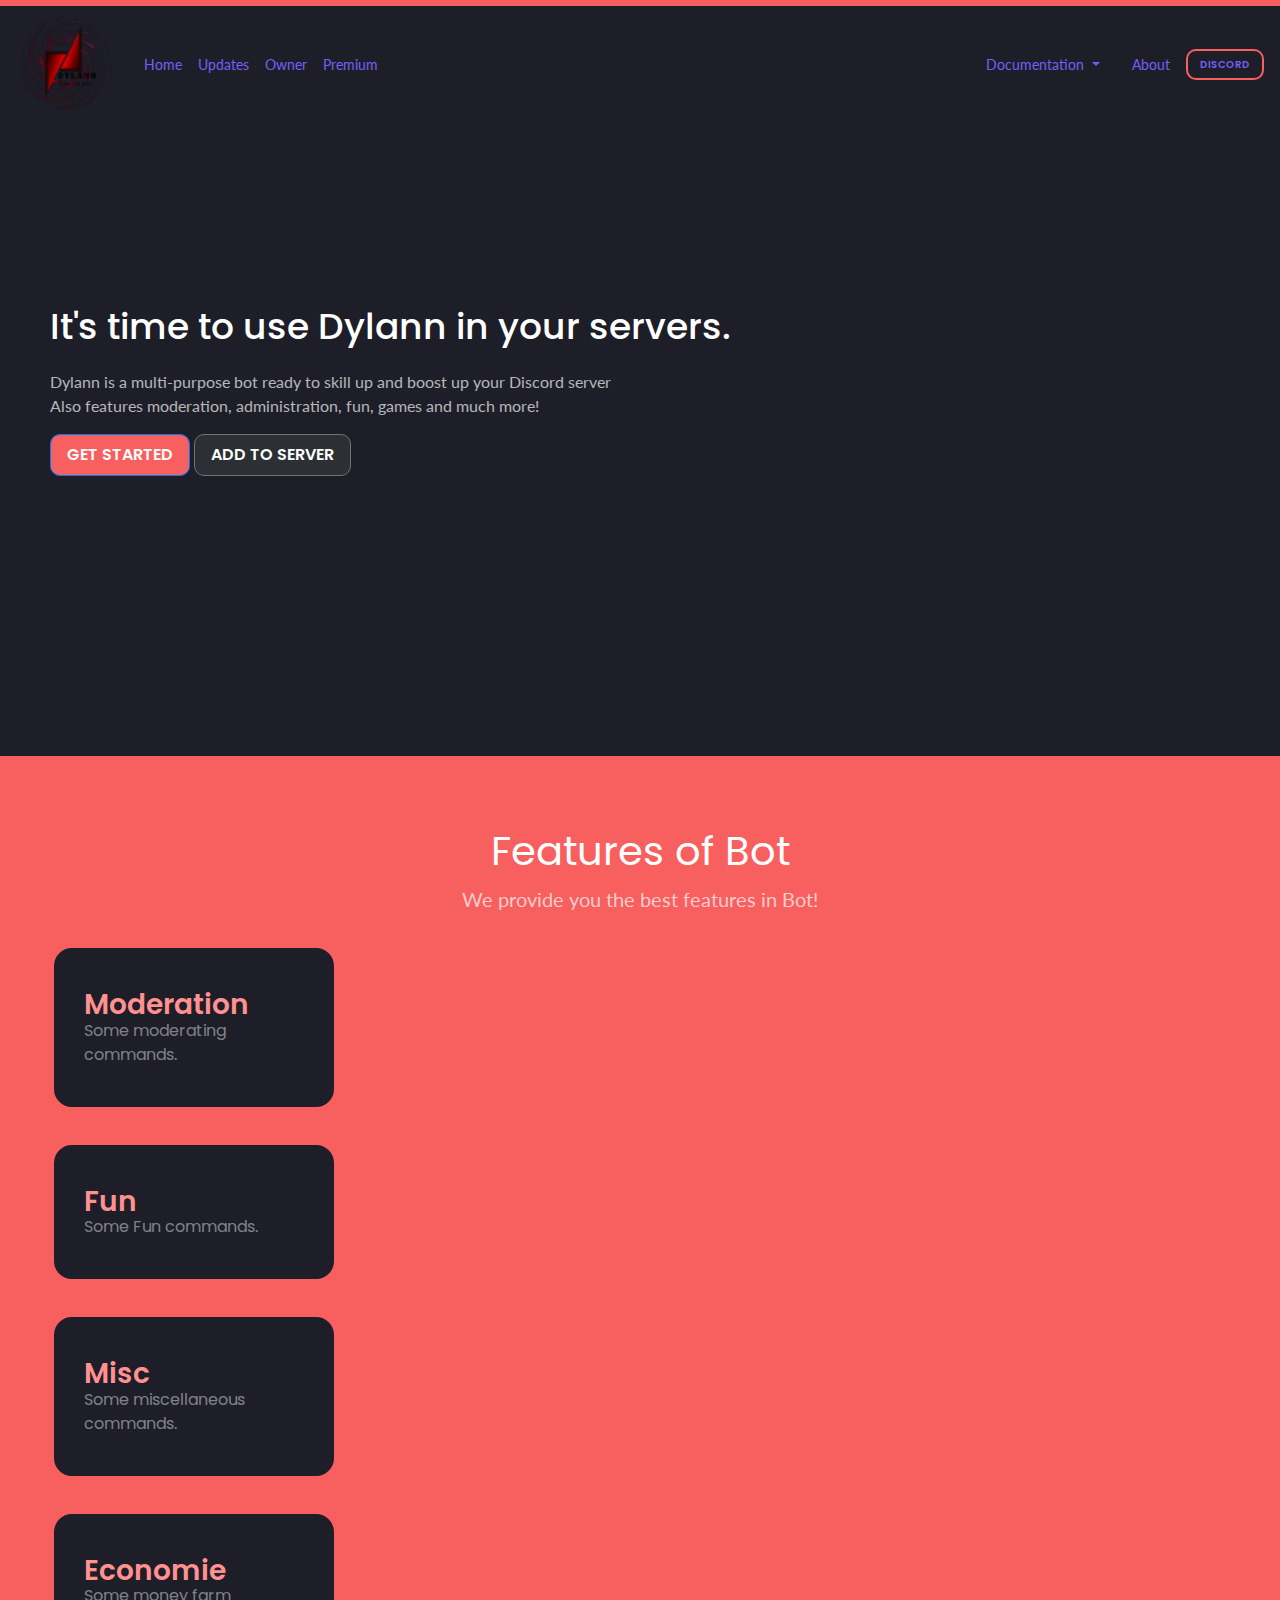
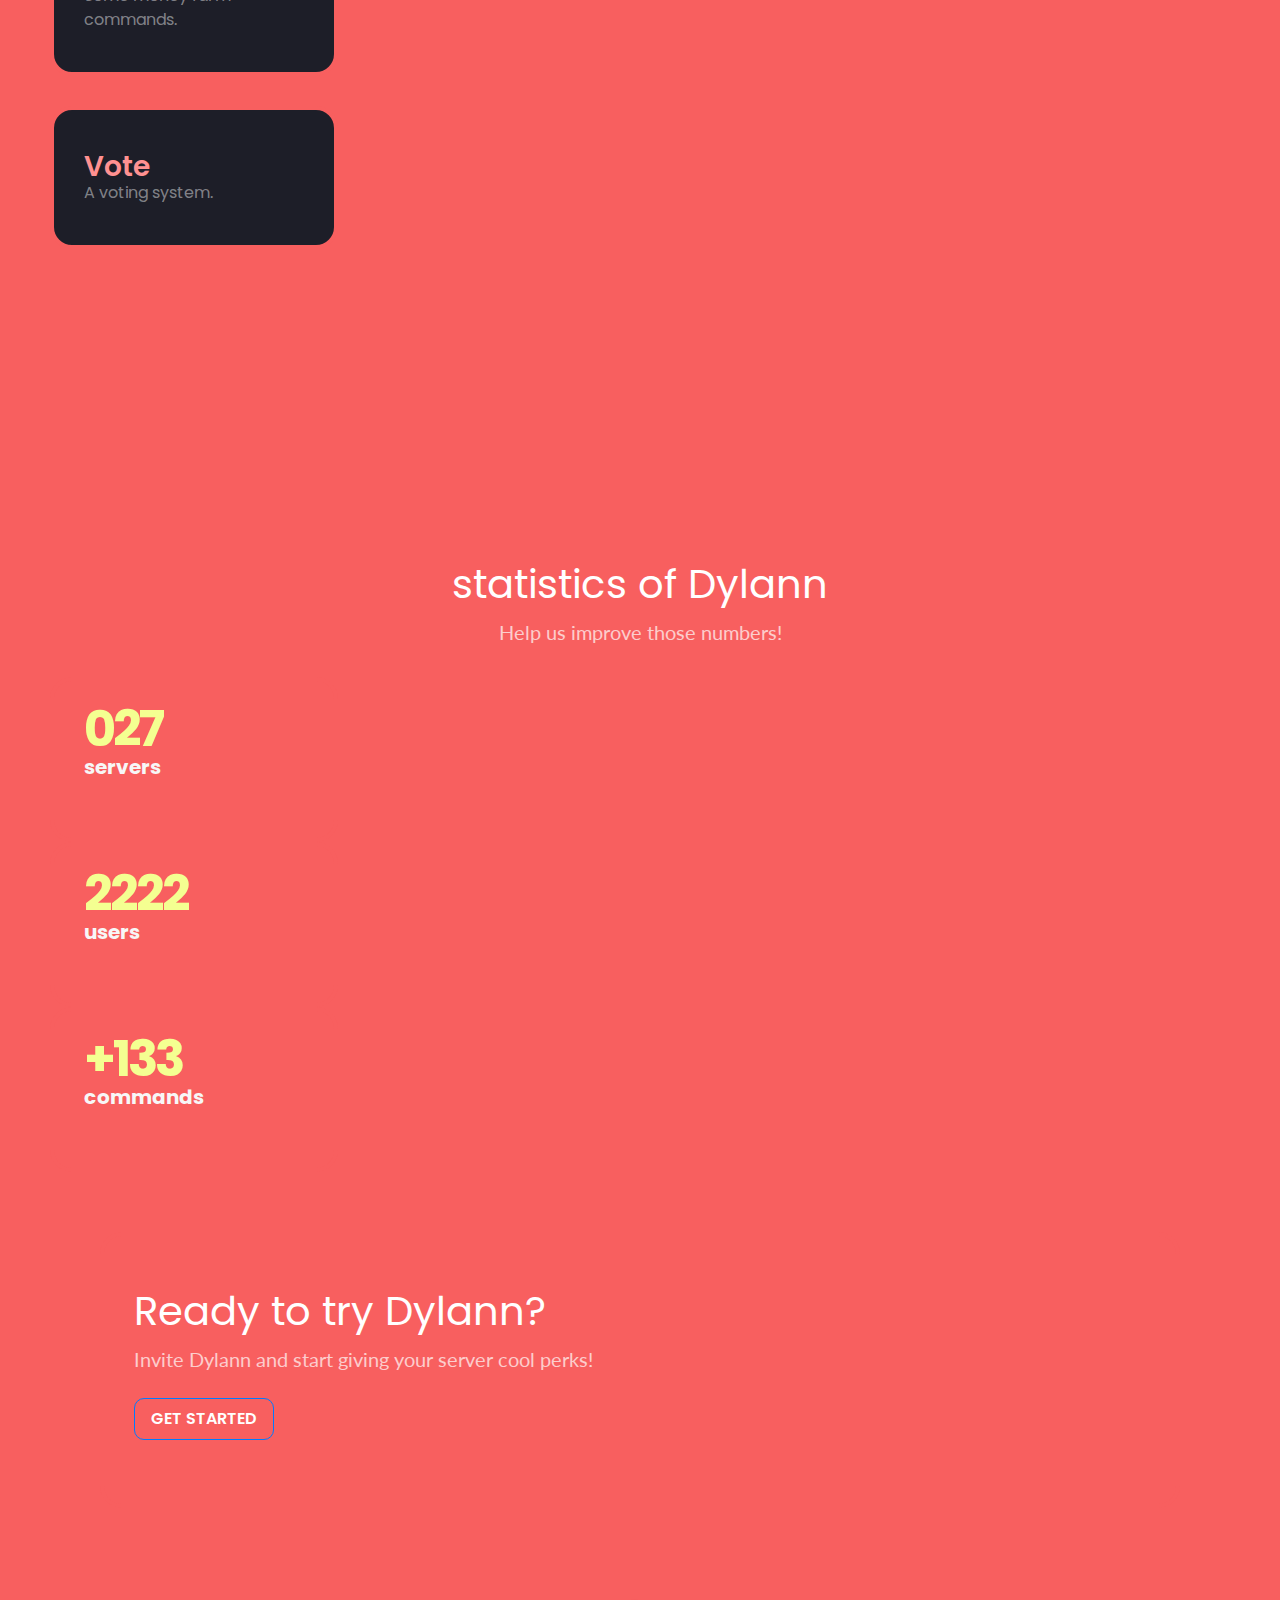
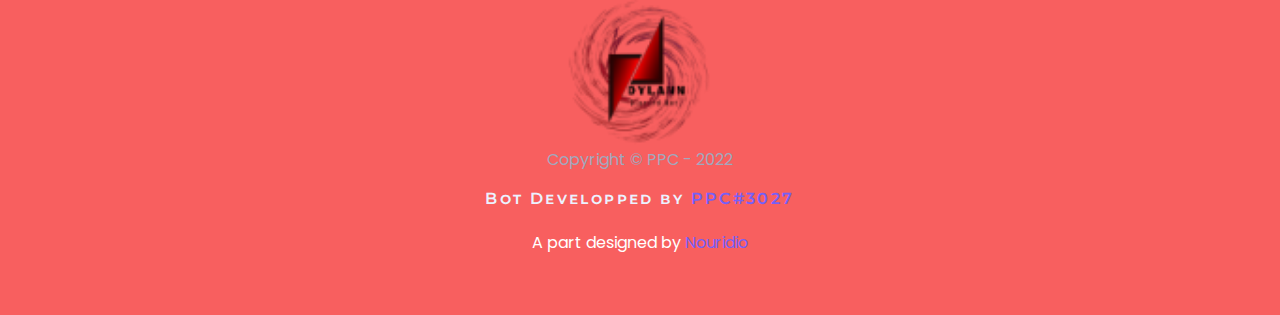
==== index.html @ d0db4eac "Update index.html" ====
<!DOCTYPE html>
<html>
<head>
	<meta charset="utf-8">
	<meta http-equiv="X-UA-Compatible" content="IE=edge">
	<meta name="viewport" content="width=device-width, initial-scale=1">
	<meta name="description" content="Dylann est un bot discord multi-fonction qui est là pour booster, organiser et amusé vos serveures.">
	<meta name="title" content="Dylannou">
	<meta name="theme-color" content="#FF0">
    <meta name="og:image" content="https://raw.githubusercontent.com/ppc409/ppc409/BotLogo.png">
	<meta http-equiv="refresh" content="12">
	<title>SpacioDev - Dylann</title>
    <link rel="stylesheet" href="bootstrap.min.css">
    <link rel="stylesheet" href="main.css">
    <link rel="stylesheet" href="now-ui-kit.css">
    <link href="https://fonts.googleapis.com/css?family=Poppins:300,400,600,700,800,900&display=swap" rel="stylesheet">
    <link href="https://fonts.googleapis.com/css?family=Montserrat:400,600,700,800,900&display=swap" rel="stylesheet">
    <link href="https://fonts.googleapis.com/css?family=Lato:300,400,600,700,800,900&display=swap" rel="stylesheet">
    <link rel="shortcut icon" href="BotLogo.png" type="image/x-icon">
</head>
<body>
<nav class="navbar navbar-expand-lg bg-transparent">
    <button class="navbar-toggler" type="button" data-toggle="collapse" data-target="#navbarSupportedContent" aria-controls="navbarSupportedContent" aria-expanded="false" aria-label="Toggle navigation">
        <img alt="menuIcon" src="menuIcon.svg" width="20px" height="20px" style="max-width: none !important;">
    </button>
    <img alt="logo" src="BotLogo.png" width="100" height="100">
    <div class="collapse navbar-collapse" id="navbarSupportedContent" style="margin-left: 20px !important">
        <ul class="navbar-nav mr-auto">
            <li class="nav-item active">
                <a class="nav-link" href="index.html">Home <span class="sr-only"></span></a>
            </li>
            <li class="nav-item">
                <a class="nav-link" href="updates.html">Updates</a>
            </li>
            <li class="nav-item">
                <a class="nav-link" href="owner.html">Owner</a>
            </li>
            <li class="nav-item">
                <a class="nav-link" href="premium.html">Premium</a>
            </li>
        </ul>
        <div class="nav-item dropdown">
            <a class="nav-link dropdown-toggle" href="#" id="navbarDropdown" role="button" data-toggle="dropdown" aria-haspopup="true" aria-expanded="false">
                Documentation
            </a>
            <div class="dropdown-menu" aria-labelledby="navbarDropdown">
                <a class="dropdown-item" href="commands.html">Commands</a>
                <a class="dropdown-item" href="commands.html">Tutorials</a>
                <div class="dropdown-divider"></div>
                <a class="dropdown-item" href="server-settings.html">Server settings</a>
            </div>
        </div>
        <div class="nav-item">
            <a class="nav-link" href="about.html">About</a>
        </div>
        <button class="btn login-btn btn-outline-accent my-2 my-sm-0" style="font-size: 10px !important;font-family: poppins !important;"><a href="http://dsc.gg/poketeam" target="_blank" rel="noopener noreferrer">Discord</a></button>
    </div>
</nav>
<div class="heading">
    <h1 class="display-5 title">It's time to use Dylann in your servers.</h1>
    <p class="subtitle">Dylann is a multi-purpose bot ready to skill up and boost up your Discord server<br />Also features moderation, administration, fun, games and much more!</p>
    <a class="btn btn-primary btn-lg" href="https://dsc.gg/poketeam" target="_blank" role="button">Get started</a>
    <a class="btn btn-secondary btn-lg" href="https://dsc.gg/dylann" target="_blank" role="button">Add to server</a>
    <br /><br /><br /><br /><br /><br />
</div>
<div class="features">
    <div class="title">Features of Bot</div>
    <div class="subtitle">We provide you the best features in Bot!</div>
    <div class="cards">
        <div class="card" style="width: 18rem;">
        <div class="card-body">
            <h5 class="card-title">Moderation</h5>
            <p class="card-text">Some moderating commands.</p>
        </div>
    </div>
</div>
<div class="cards">
    <div class="card" style="width: 18rem;">
    <div class="card-body">
        <h5 class="card-title">Fun</h5>
        <p class="card-text">Some Fun commands.</p>
    </div>
</div>
</div>
<div class="cards">
    <div class="card" style="width: 18rem;">
    <div class="card-body">
        <h5 class="card-title">Misc</h5>
        <p class="card-text">Some miscellaneous commands.</p>
    </div>
</div>
</div>
<div class="cards">
    <div class="card" style="width: 18rem;">
    <div class="card-body">
        <h5 class="card-title">Economie</h5>
        <p class="card-text">Some money farm commands.</p>
    </div>
</div>
</div>
<div class="cards">
    <div class="card" style="width: 18rem;">
    <div class="card-body">
        <h5 class="card-title">Vote</h5>
        <p class="card-text">A voting system.</p>
    </div>
</div>
</div>

<div class="statistics">
    <div class="title">statistics of Dylann</div>
    <div class="subtitle">Help us improve those numbers!</div>
    <div class="cards">
        <div class="card statistic" style="width: 18rem;">
            <div class="card-body">
                <p class="card-title2" style="font-size: 50px !important;line-height: 15px !important;letter-spacing: -0.06em !important;font-weight: bold !important;">027</h1>
                <p style="font-weight: bold !important;font-size: 20px !important;">servers</p>
            </div>
        </div>
        <div class="card statistic" style="width: 18rem;">
            <div class="card-body">
                <p class="card-title2" style="font-size: 50px !important;line-height: 15px !important;letter-spacing: -0.06em !important;font-weight: bold !important;">2222</h1>
                <p style="font-weight: bold !important;font-size: 20px !important;">users</p>
            </div>
        </div>
        <div class="card statistic" style="width: 18rem;">
            <div class="card-body">
                <p class="card-title2" style="font-size: 50px !important;line-height: 15px !important;letter-spacing: -0.06em !important;font-weight: bold !important;">+133</h1>
                <p style="font-weight: bold !important;font-size: 20px !important;">commands</p>
            </div>
        </div>
    </div>
</div>
<div class="page_end">
    <div class="start">
        <div class="card">
            <div class="card-body gs-card">
                <div class="title">Ready to try Dylann?</div>
                <div class="subtitle">Invite Dylann and start giving your server cool perks!</div>
                <br />
                <a class="btn btn-primary btn-lg" href="https://dsc.gg/poketeam" role="button">Get started</a>
            </div><br />
        </div>
    </div>
    <div class="footer">
        <div class="bot-footer">
            <img alt="Logo" src="BotLogo.png" width="150"><br />
            Copyright © PPC - 2022
        </div><br/>
        <div class="ppc">Bot Developped by <a href="#">PPC#3027</a></div>
    </div>
	<div class="ppc">A part designed by <a href="#">Nouridio</a></div>
    </div>
</div>
<script src="https://code.jquery.com/jquery-3.3.1.slim.min.js" integrity="sha384-q8i/X+965DzO0rT7abK41JStQIAqVgRVzpbzo5smXKp4YfRvH+8abtTE1Pi6jizo" crossorigin="anonymous"></script>
<script src="https://cdnjs.cloudflare.com/ajax/libs/popper.js/1.14.7/umd/popper.min.js" integrity="sha384-UO2eT0CpHqdSJQ6hJty5KVphtPhzWj9WO1clHTMGa3JDZwrnQq4sF86dIHNDz0W1" crossorigin="anonymous"></script>
<script src="https://stackpath.bootstrapcdn.com/bootstrap/4.3.1/js/bootstrap.min.js" integrity="sha384-JjSmVgyd0p3pXB1rRibZUAYoIIy6OrQ6VrjIEaFf/nJGzIxFDsf4x0xIM+B07jRM" crossorigin="anonymous"></script>
<script src="js/now-ui-kit.min.js"></script>
</body>
</html>
---- main.css ----
body {
    font-family: 'Poppins', sans-serif !important;
    background-color: #1D1E28;
    color: #fff;
    -webkit-font-smoothing: antialiased;
    -moz-osx-font-smoothing: grayscale;
    text-rendering: optimizeLegibility;
    border-top: 6px #f85f5f solid !important;
    font-size: 16px;
}
*::selection{
    background-color: #bd3d3d;
}

.nav-link {
     font-size: 14px !important;
     background: transparent !important;
     font-family: Lato, sans-serif !important;
     text-transform: capitalize !important;
 }
 .nav-link:hover {
     background: transparent !important;
     color: #f85f5f !important;
     font-weight: bold !important;
 }

 .login-btn {
     border: 2px solid #f85f5f !important;
     font-size: 10px !important;
 }
 .login-btn:hover {
     background: #f85f5f !important;
 }
.navbar {
    box-shadow: none !important
}

.navbar-brand {
    font-size: 25px !important
}

.navbar-toggler-icon {
    color: #fff !important
}

.btn {
    border-radius: 10px !important;
    font-size: 16px !important;
    font-weight: 600 !important;
    text-transform: uppercase !important;
}

.btn-primary {
    background-color: #f85f5f!important
}
.btn-secondary {
    background-color: #2C2F33 !important
}
.heading {
    padding: 160px 50px !important;
    color: #fff !important;
    background-image: url("../assets/wavy-purple-by-nouridio.svg") !important;
    background-position: bottom !important;
    background-size: 300% !important;
    background-repeat: no-repeat !important;
}

.title {
    line-height: 90px !important;
    margin-bottom: -2px !important;
    font-size: 36px !important
}

.subtitle {
    color: rgba(255, 255, 255, 0.685) !important;
    font-size: 16px !important;
    font-family: 'Lato', sans-serif;
}


.features {
    text-align: center !important;
    background: #f85f5f !important;
    padding: 60px 50px !important;
    background-image: url("../assets/wavy-dark-by-nouridio.svg") !important;
    background-position: bottom !important;
    background-size: 200% !important;
    background-repeat: no-repeat !important;
}
.features .title {
    font-size: 40px !important;
    color: #ffffff !important;
    line-height: 70px !important;
}

.features .subtitle {
    font-size: 20px !important;
    color: #a2a8bd;
}

.features .card-body {
    text-align: left !important;
}

.features .card-title {
    margin: 0 0 -3px !important;
}
.cards {
    margin-top: 30px !important;
}

.card {
    border-radius: 5px !important;
    box-shadow: none !important;
}

.card-title {
    font-size: 28px !important;
    font-weight: 600 !important;
    color: #ff9191 !important;
}

.card-title2 {
    font-size: 28px !important;
    font-weight: 600 !important;
    color: #f4ff91 !important;
}

.statistics {
    text-align: center !important;
    padding-top: 300px !important;
}

.statistics .card-body{
    padding: 0 !important;
    height: 280 !important;
    width: 332 !important;
    max-height: 280 !important;
    max-width: 332 !important;
}

.statistics .title {
    font-size: 40px !important;
    color: #ffffff !important;
    line-height: 70px !important;
}

.statistics .subtitle {
    font-size: 20px !important;
    color: #a2a8bd;
}

.card.statistic {
    background: transparent !important;
    box-shadow: none !important;
    color: #f7f7f7 !important;
}


.page_end {
    background-image: url("../assets/wavy-light-by-nouridio.svg") !important;
    background-position: bottom !important;
    background-size: 200% !important;
    background-repeat: no-repeat !important;
}
.start {
    padding: 60px 50px !important
}

.start .card {
    background: transparent !important;
    color: #f6f9ff !important;
}

.features .card {
    background: #1D1E28;
    border-radius: 22px !important;
    border: 4px solid #f85f5f;
}
.features .card-text {
color: rgba(255, 255, 255, 0.46) !important
}

.features .card-body {
    padding: 40px 40px 40px 30px !important;
}

.navbar-toggler-icon {
    color: #fff !important
}
.footer {
    text-align: center !important;
    padding: 5px 6px !important;
    color: #ecf2ff;
    padding: 30px 30px !important
}

.footer .ppc {
    font-family: 'Montserrat' !important;
    font-style: normal !important;
    font-weight: 600 !important;
    font-size: 16px !important;
    line-height: 5px !important;
    letter-spacing: 0.15em !important;
    font-variant: small-caps !important;
}

.footer .ppc a {
    color: #765ff8 !important;
    text-decoration: none !important;
}

.footer .bot-footer {
    text-align: center !important;
    color: #a2a8bd !important
}

a {
    color: #765ff8;
}
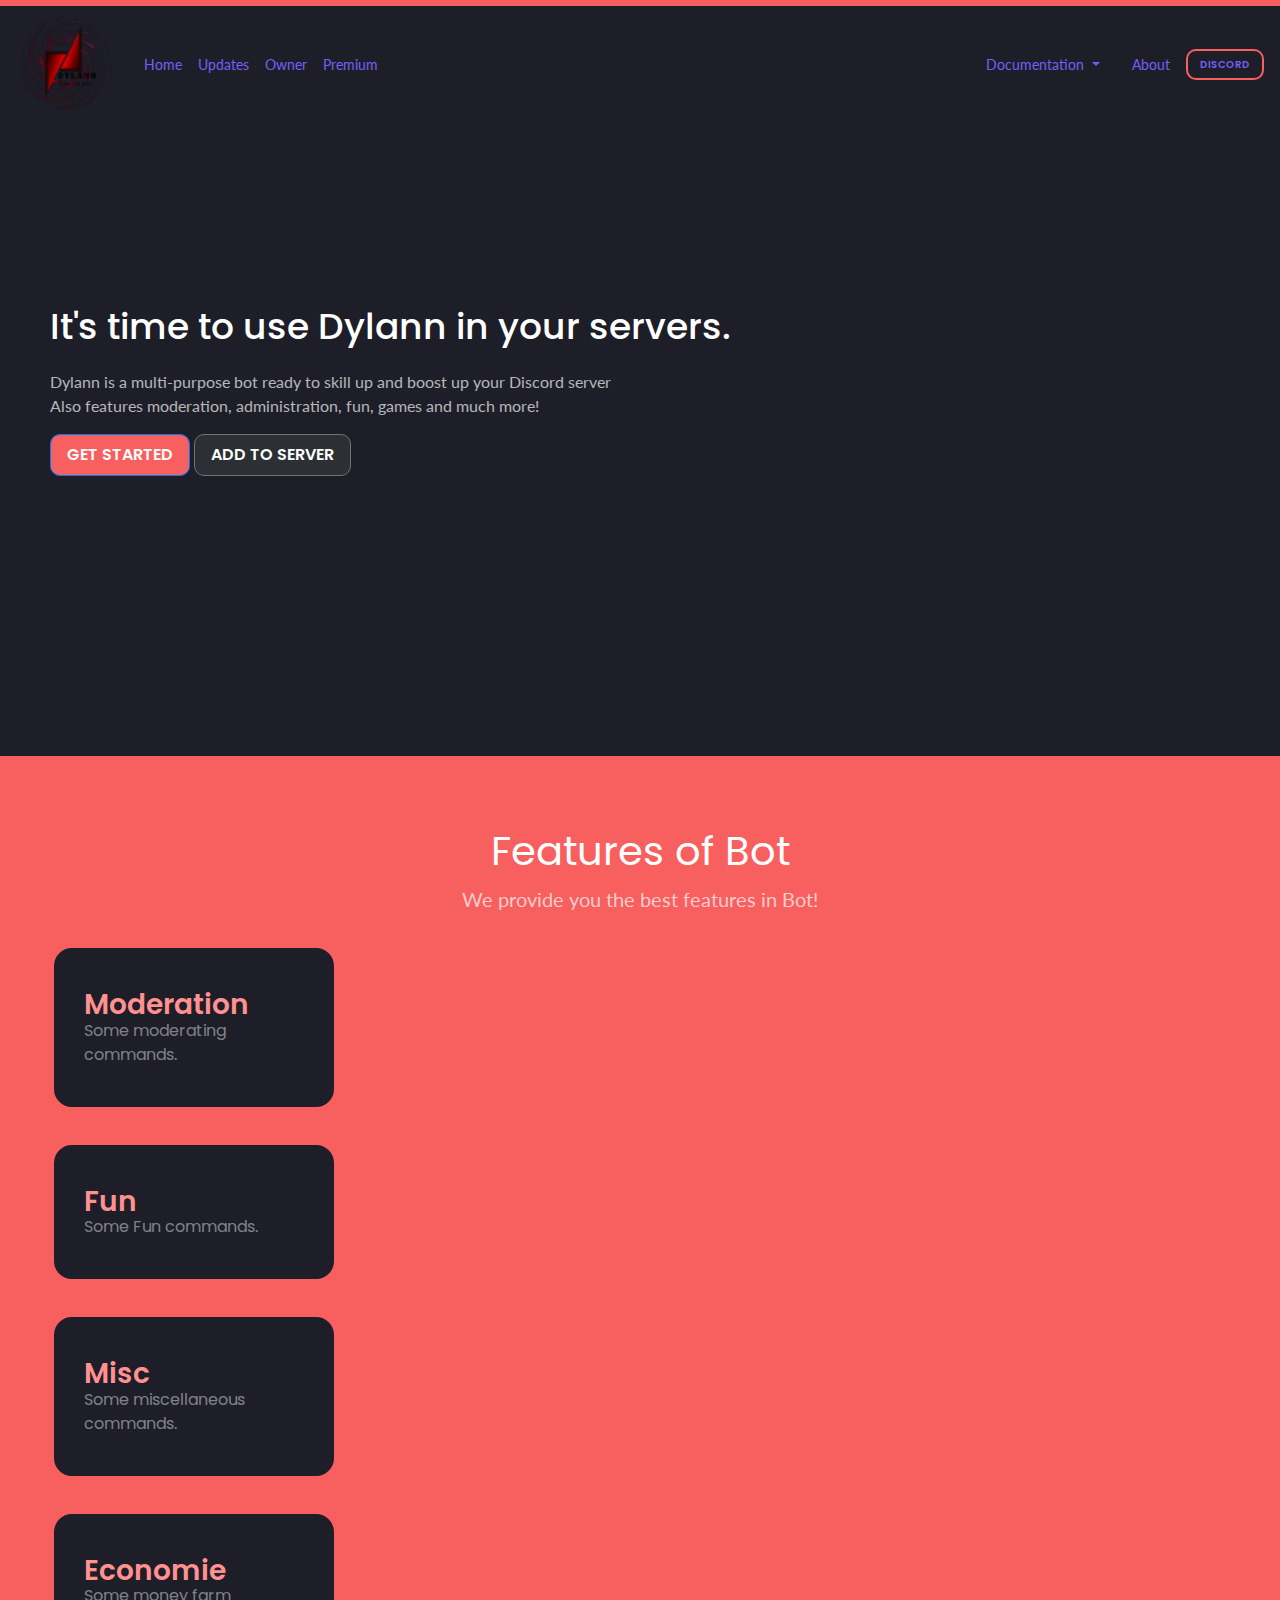
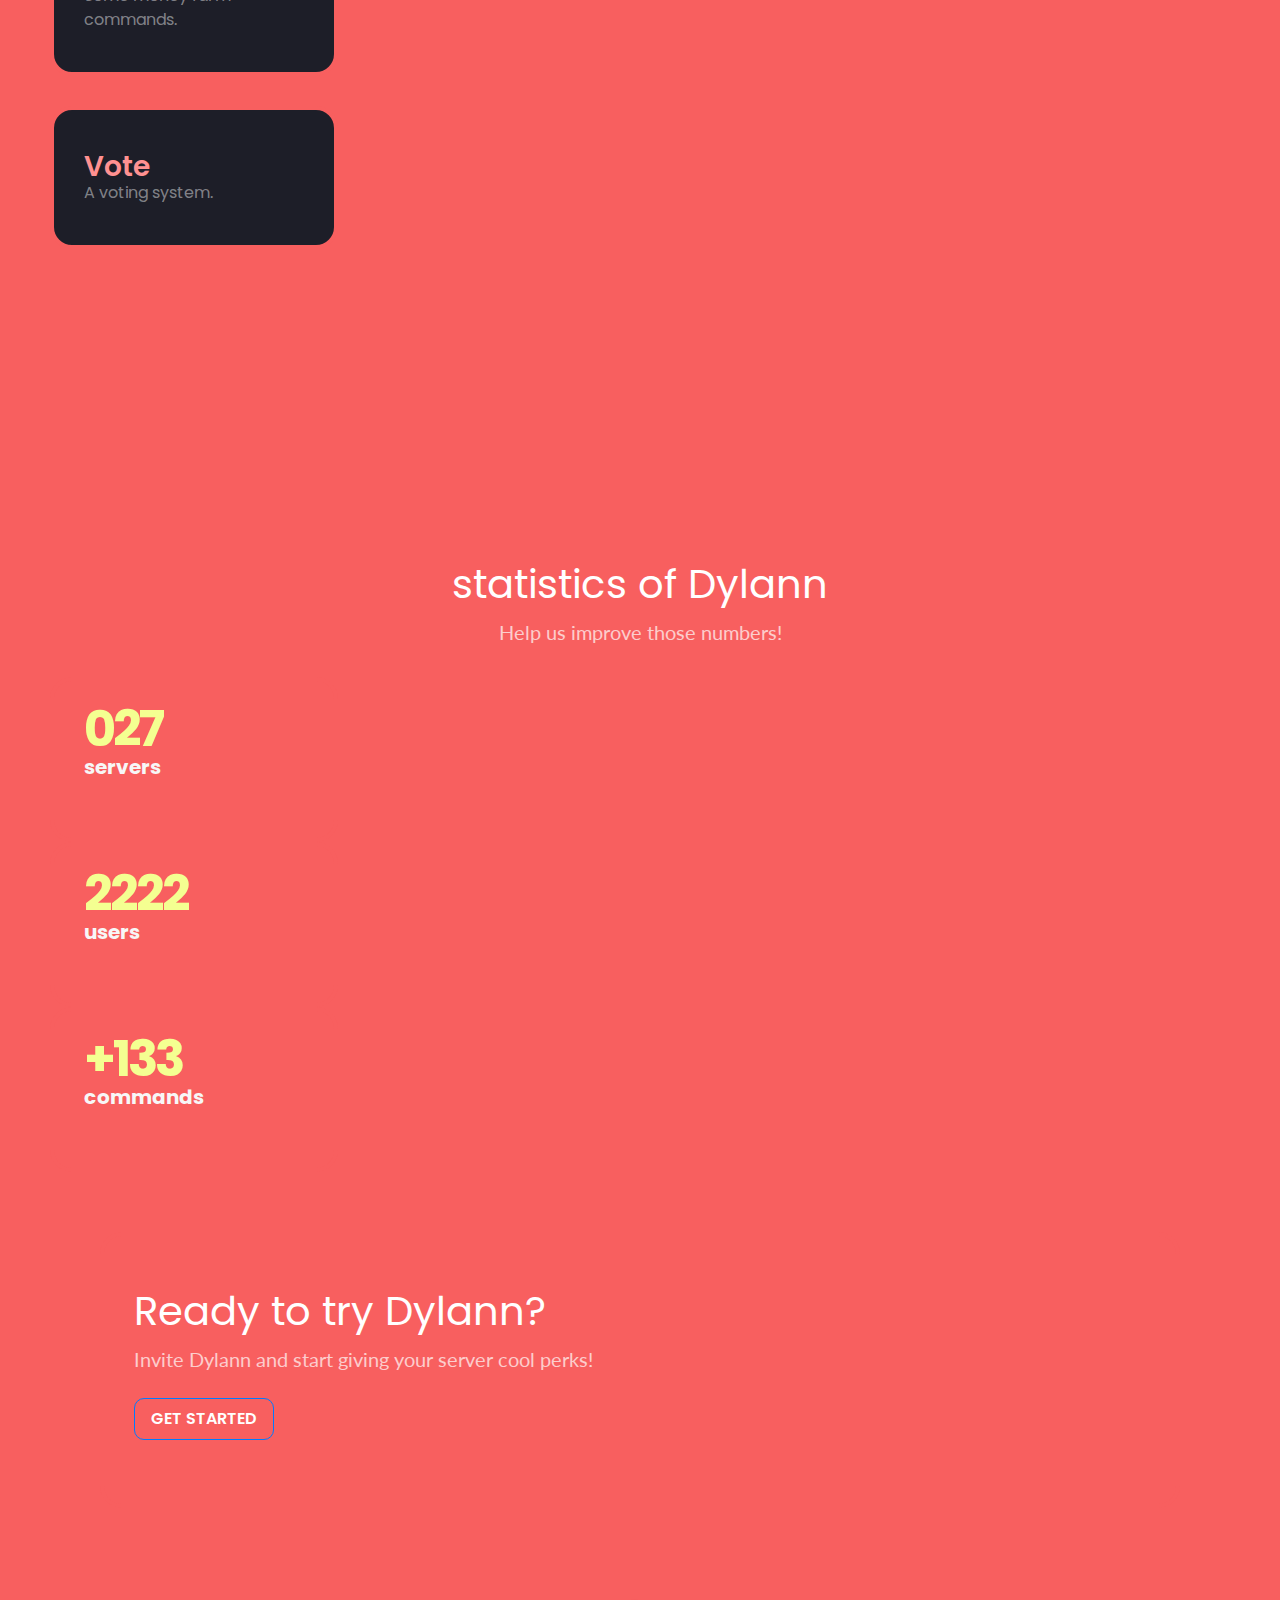
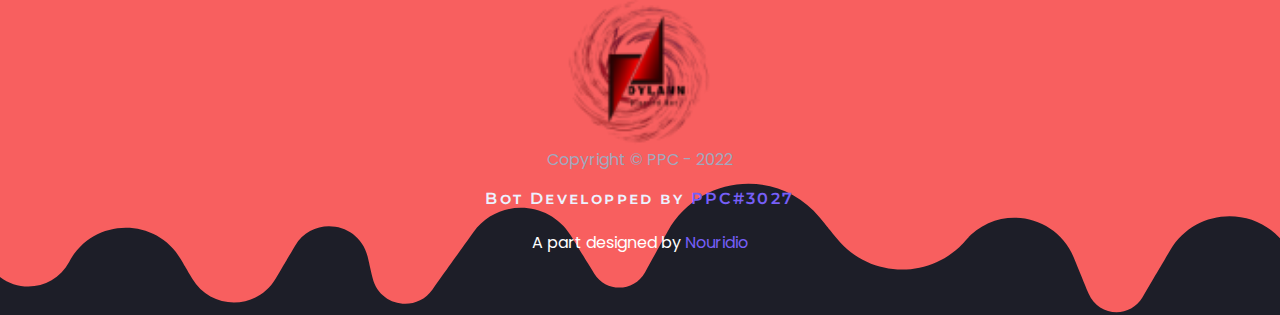
==== commit 477b7219: "Update index.html" ====
--- a/index.html
+++ b/index.html
@@ -7,7 +7,6 @@
 	<meta name="description" content="Dylann est un bot discord multi-fonction qui est là pour booster, organiser et amusé vos serveures.">
 	<meta name="title" content="Dylannou">
 	<meta name="theme-color" content="#FF0">
-    <meta name="og:image" content="https://raw.githubusercontent.com/ppc409/ppc409/BotLogo.png">
 	<meta http-equiv="refresh" content="12">
 	<title>SpacioDev - Dylann</title>
     <link rel="stylesheet" href="bootstrap.min.css">
--- a/main.css
+++ b/main.css
@@ -59,7 +59,7 @@
 .heading {
     padding: 160px 50px !important;
     color: #fff !important;
-    background-image: url("../assets/wavy-purple-by-nouridio.svg") !important;
+    background-image: url("wavy-purple-by-nouridio.svg") !important;
     background-position: bottom !important;
     background-size: 300% !important;
     background-repeat: no-repeat !important;
@@ -82,7 +82,7 @@
     text-align: center !important;
     background: #f85f5f !important;
     padding: 60px 50px !important;
-    background-image: url("../assets/wavy-dark-by-nouridio.svg") !important;
+    background-image: url("wavy-dark-by-nouridio.svg") !important;
     background-position: bottom !important;
     background-size: 200% !important;
     background-repeat: no-repeat !important;
@@ -158,11 +158,19 @@
 
 
 .page_end {
-    background-image: url("../assets/wavy-light-by-nouridio.svg") !important;
+    background-image: url("wavy-light-by-nouridio.svg") !important;
     background-position: bottom !important;
     background-size: 200% !important;
     background-repeat: no-repeat !important;
 }
+
+.page_end2 {
+    background-image: url("wavy-red-by-ppc.svg") !important;
+    background-position: bottom !important;
+    background-size: 200% !important;
+    background-repeat: no-repeat !important;
+}
+
 .start {
     padding: 60px 50px !important
 }
@@ -177,6 +185,18 @@
     border-radius: 22px !important;
     border: 4px solid #f85f5f;
 }
+
+.start .embed {
+    background: rgb(40, 39, 53) !important;
+    border-radius: 22px !important;
+    border-left: 6px solid #f85f5f !important;
+}
+
+.features .card {
+    background: #1D1E28;
+    border-radius: 22px ;
+}
+
 .features .card-text {
 color: rgba(255, 255, 255, 0.46) !important
 }
@@ -210,6 +230,23 @@
     text-decoration: none !important;
 }
 
+.footer .nouridio {
+    font-family: 'Montserrat' !important;
+    font-style: normal !important;
+    text-align: center !important;
+    font-weight: 600 !important;
+    font-size: 16px !important;
+    line-height: 5px !important;
+    letter-spacing: 0.15em !important;
+    font-variant: small-caps !important;
+}
+
+.footer .nouridio a {
+    color: #765ff8 !important;
+    text-decoration: none !important;
+}
+
+
 .footer .bot-footer {
     text-align: center !important;
     color: #a2a8bd !important
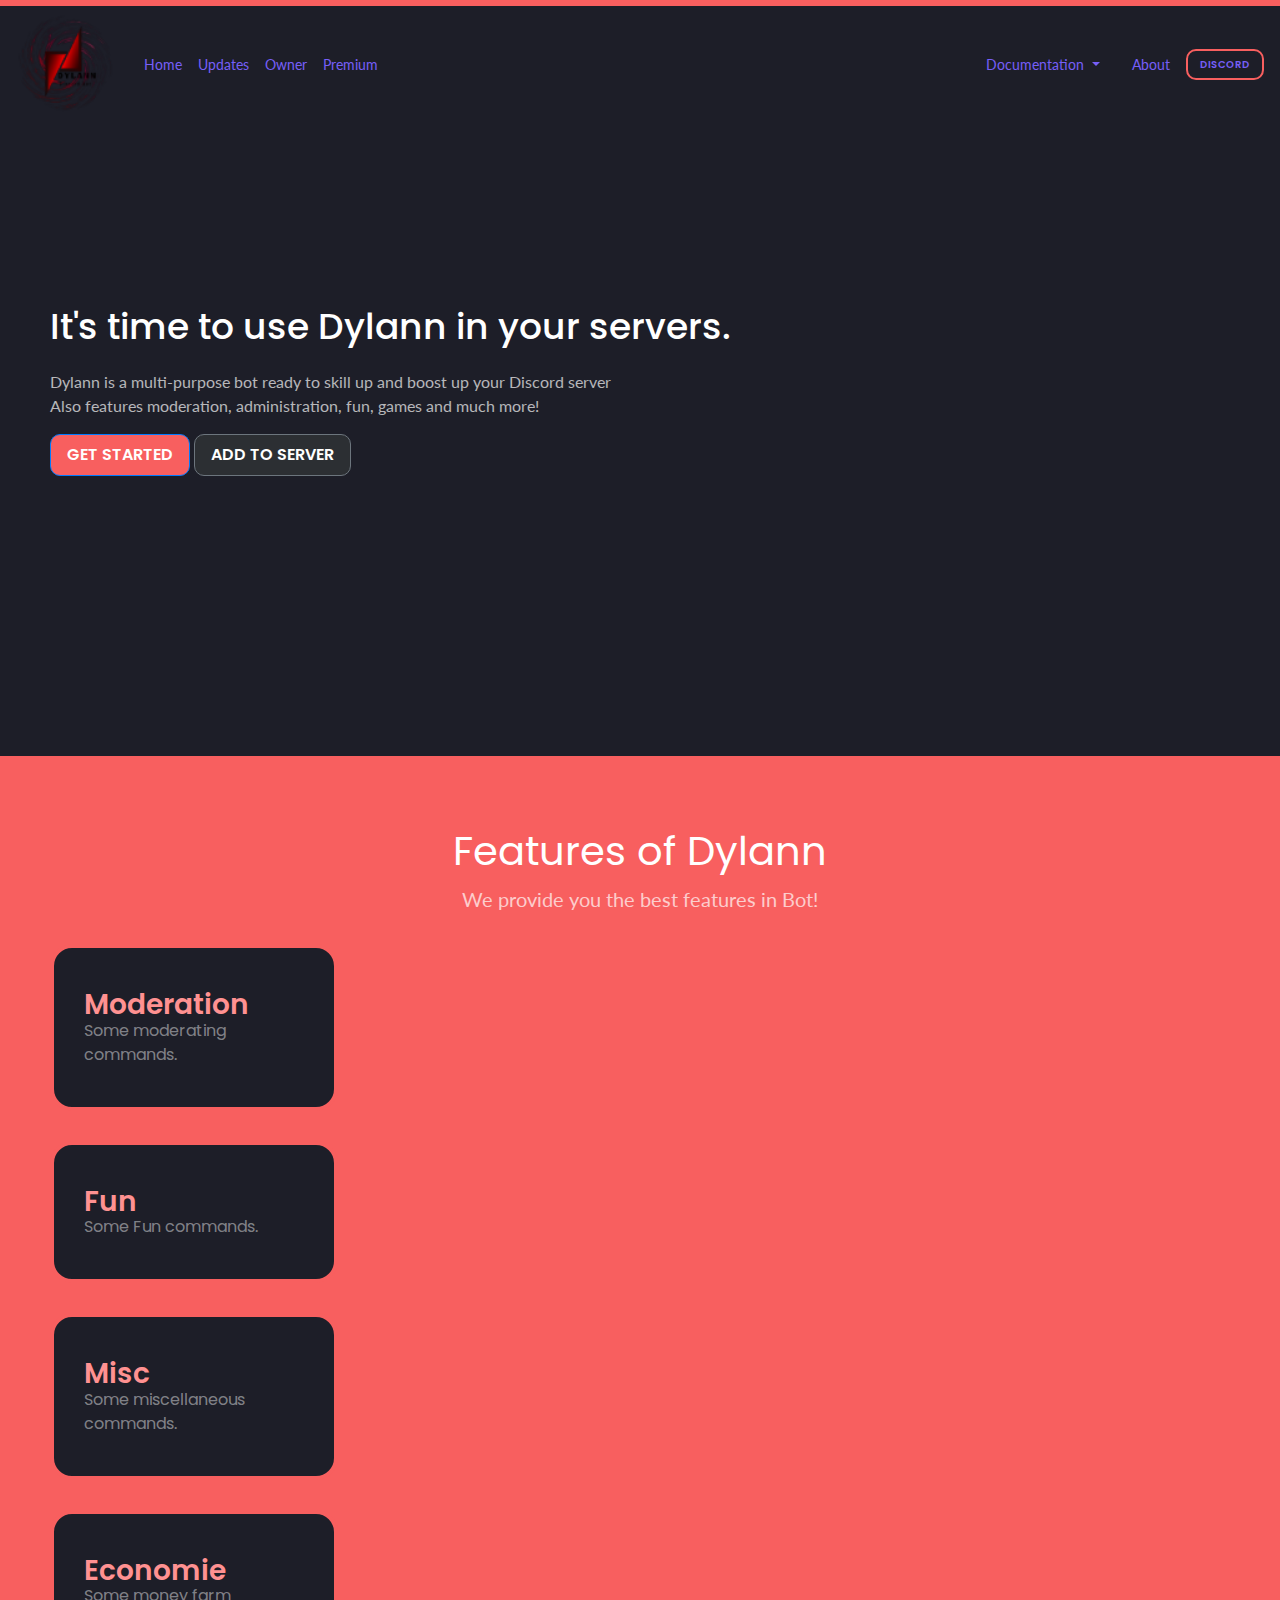
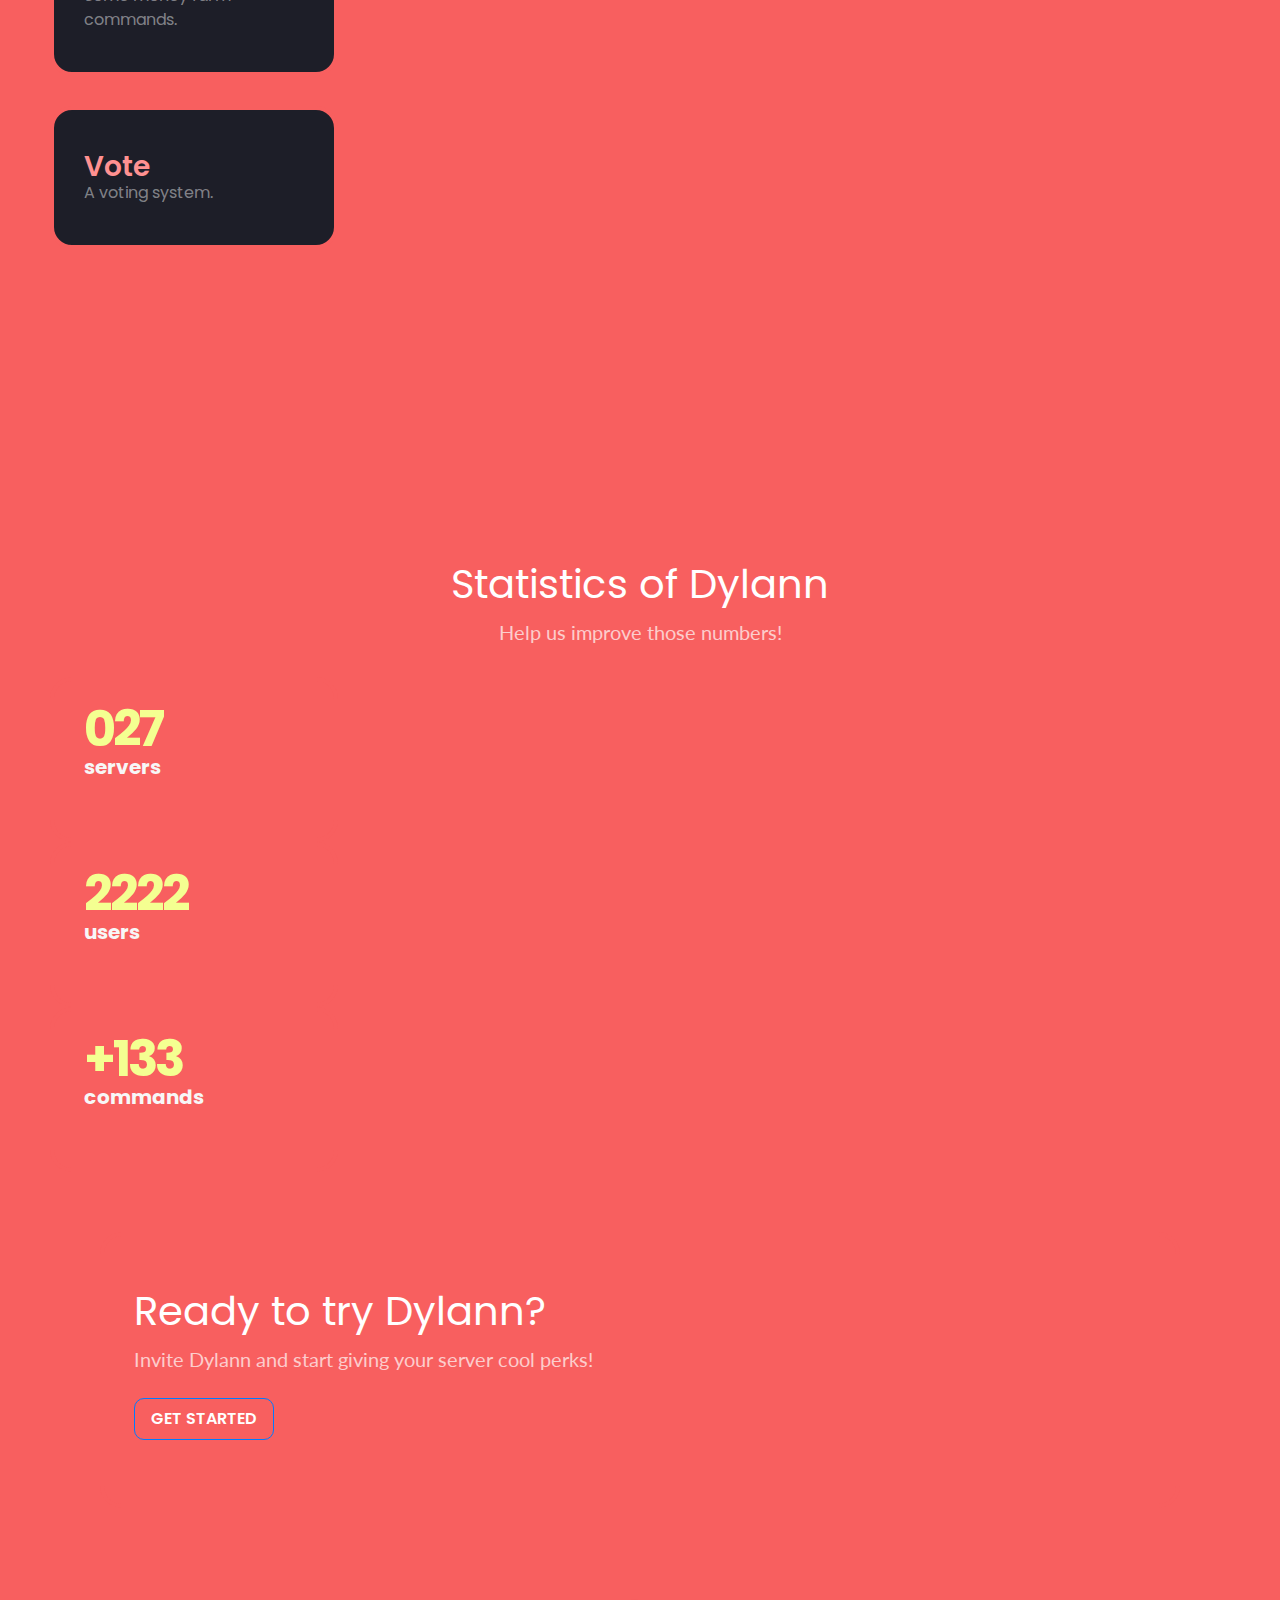
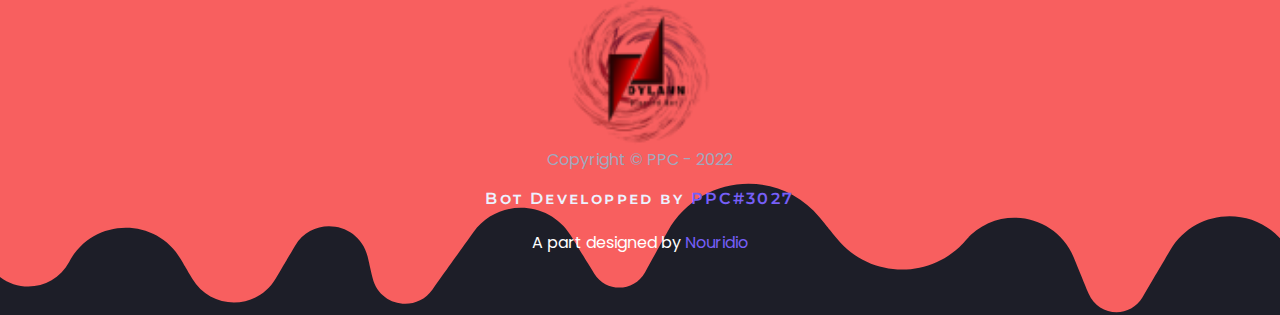
==== commit f9ba82ad: "Update index.html" ====
--- a/index.html
+++ b/index.html
@@ -6,7 +6,8 @@
 	<meta name="viewport" content="width=device-width, initial-scale=1">
 	<meta name="description" content="Dylann est un bot discord multi-fonction qui est là pour booster, organiser et amusé vos serveures.">
 	<meta name="title" content="Dylannou">
-	<meta name="theme-color" content="#FF0">
+	<meta name="theme-color" content="#f85f5f">
+    <meta name="og:image" content="https://github.com/PPC409/Dylann/blob/main/BotLogo.png?raw=true">
 	<meta http-equiv="refresh" content="12">
 	<title>SpacioDev - Dylann</title>
     <link rel="stylesheet" href="bootstrap.min.css">
@@ -63,7 +64,7 @@
     <br /><br /><br /><br /><br /><br />
 </div>
 <div class="features">
-    <div class="title">Features of Bot</div>
+    <div class="title">Features of Dylann</div>
     <div class="subtitle">We provide you the best features in Bot!</div>
     <div class="cards">
         <div class="card" style="width: 18rem;">
@@ -107,7 +108,7 @@
 </div>
 
 <div class="statistics">
-    <div class="title">statistics of Dylann</div>
+    <div class="title">Statistics of Dylann</div>
     <div class="subtitle">Help us improve those numbers!</div>
     <div class="cards">
         <div class="card statistic" style="width: 18rem;">
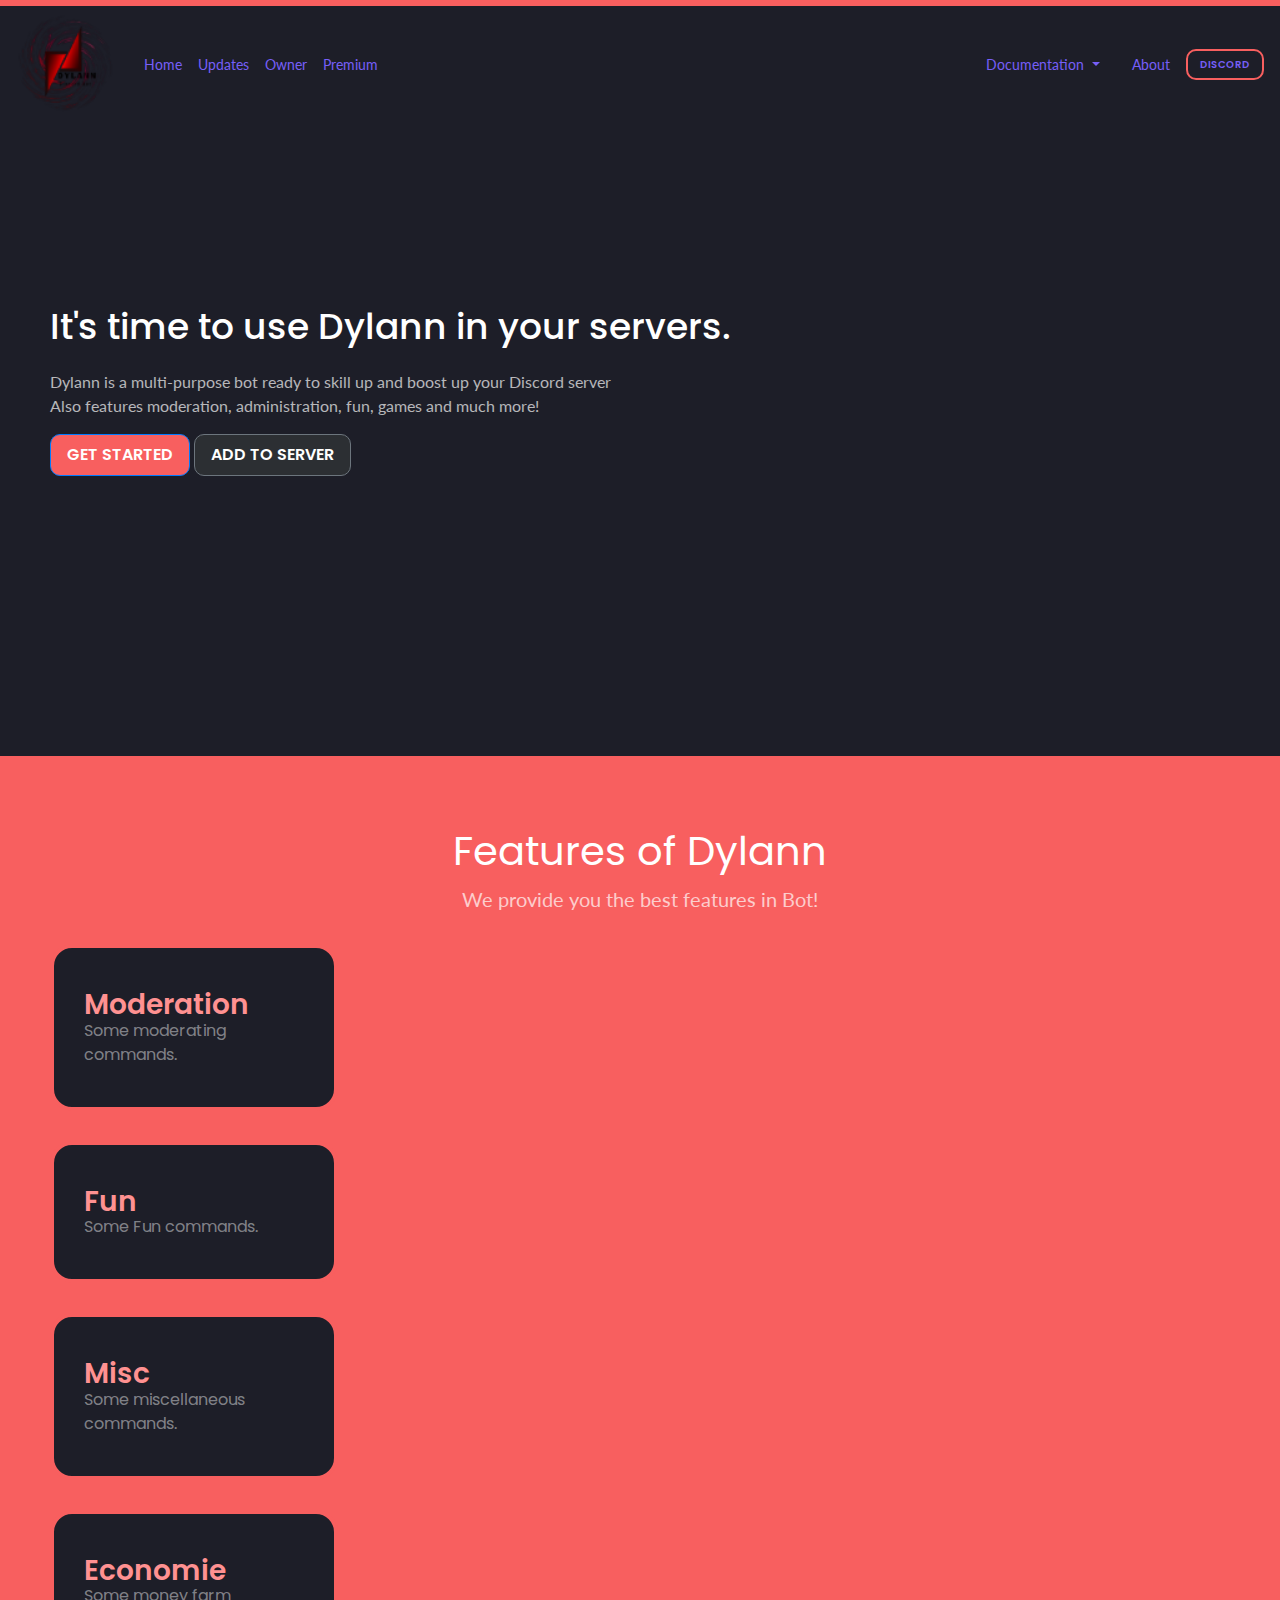
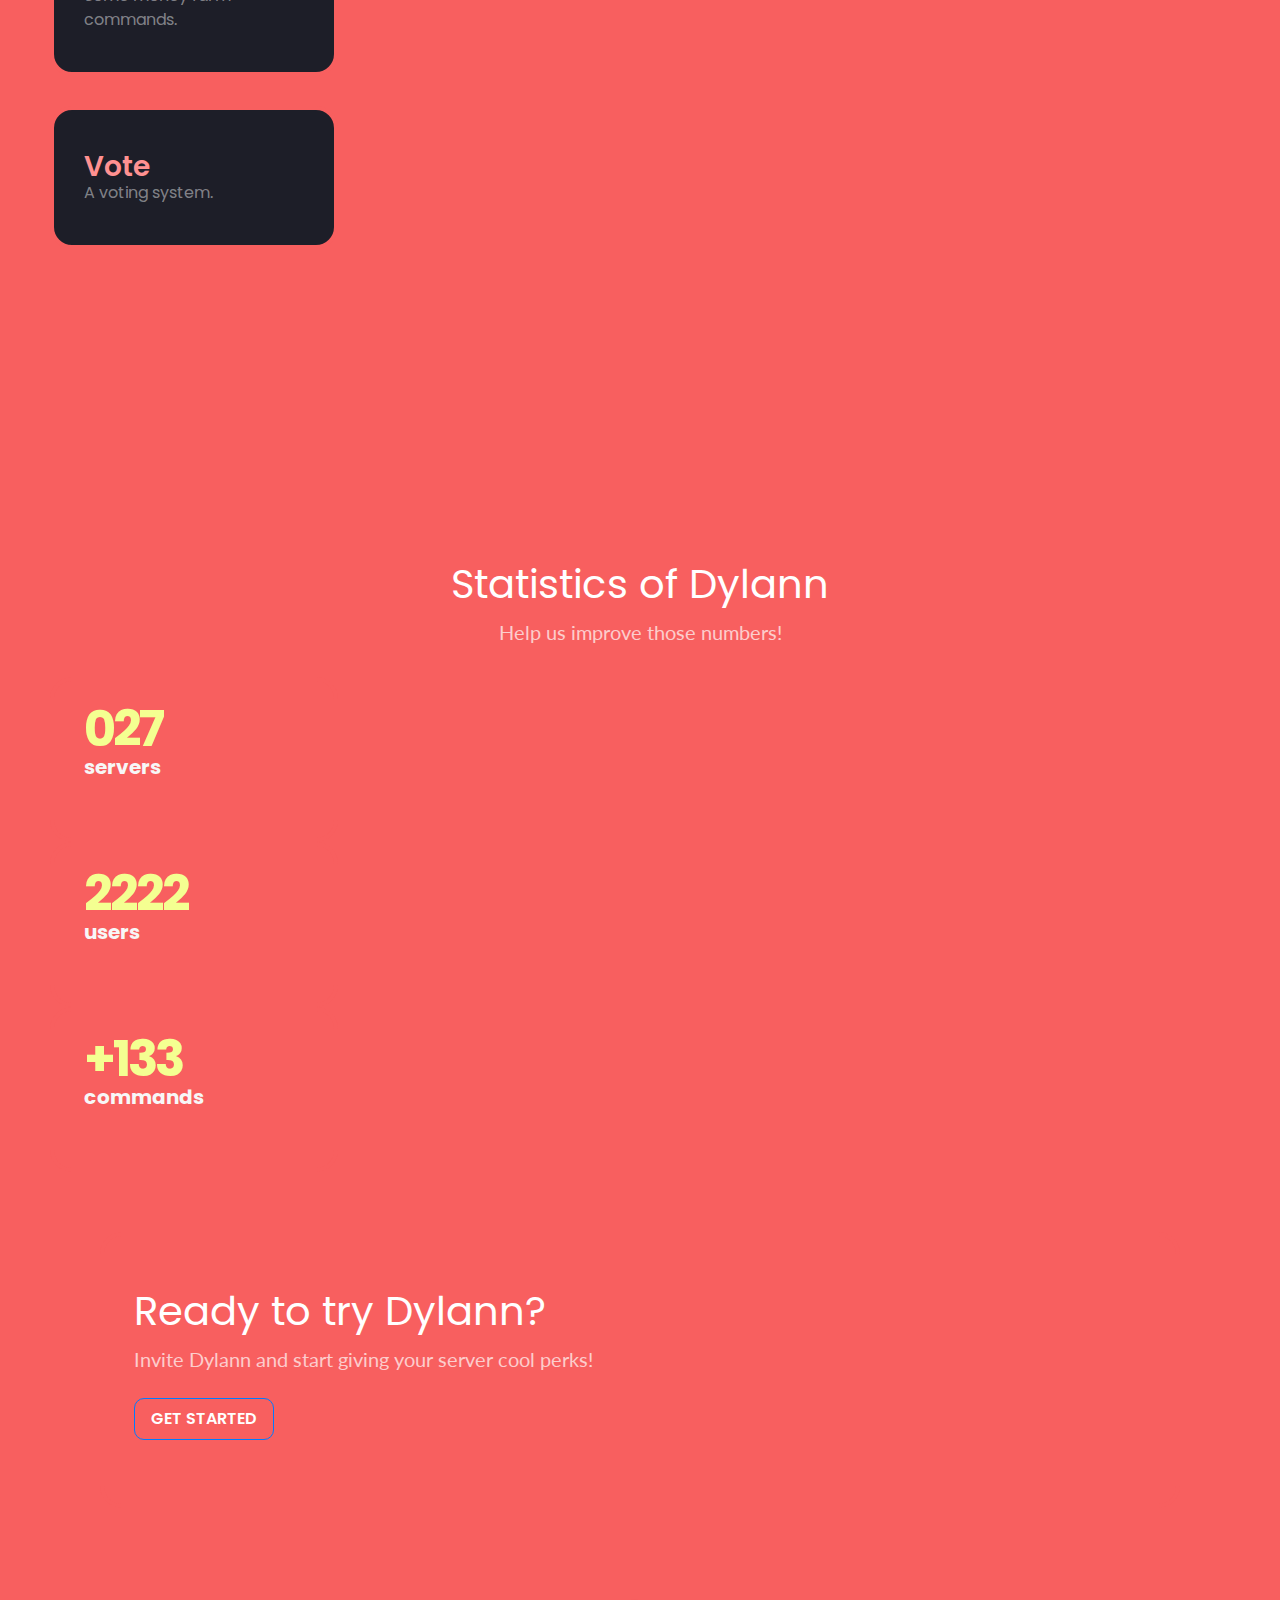
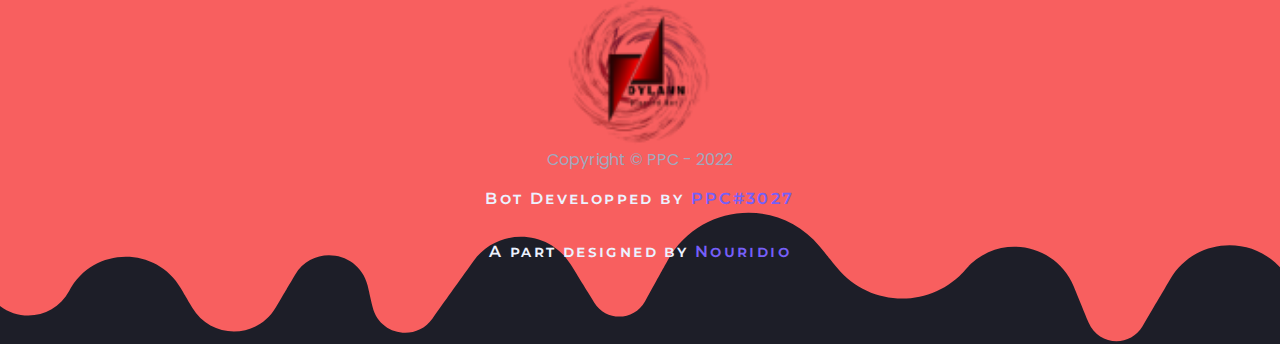
==== commit 78f94f60: "Update index.html" ====
--- a/index.html
+++ b/index.html
@@ -5,7 +5,7 @@
 	<meta http-equiv="X-UA-Compatible" content="IE=edge">
 	<meta name="viewport" content="width=device-width, initial-scale=1">
 	<meta name="description" content="Dylann est un bot discord multi-fonction qui est là pour booster, organiser et amusé vos serveures.">
-	<meta name="title" content="Dylannou">
+	<meta name="title" content="Dylann">
 	<meta name="theme-color" content="#f85f5f">
     <meta name="og:image" content="https://github.com/PPC409/Dylann/blob/main/BotLogo.png?raw=true">
 	<meta http-equiv="refresh" content="12">
@@ -145,12 +145,12 @@
     <div class="footer">
         <div class="bot-footer">
             <img alt="Logo" src="BotLogo.png" width="150"><br />
-            Copyright © PPC - 2022
-        </div><br/>
-        <div class="ppc">Bot Developped by <a href="#">PPC#3027</a></div>
-    </div>
-	<div class="ppc">A part designed by <a href="#">Nouridio</a></div>
-    </div>
+        Copyright © PPC - 2022
+    </div><br/>
+    <div class="ppc">Bot Developped by <a href="#">PPC#3027</a></div> <br> <br>
+    <div class="nouridio">A part designed by <a href="#">Nouridio</a></div>
+</div>
+</div>
 </div>
 <script src="https://code.jquery.com/jquery-3.3.1.slim.min.js" integrity="sha384-q8i/X+965DzO0rT7abK41JStQIAqVgRVzpbzo5smXKp4YfRvH+8abtTE1Pi6jizo" crossorigin="anonymous"></script>
 <script src="https://cdnjs.cloudflare.com/ajax/libs/popper.js/1.14.7/umd/popper.min.js" integrity="sha384-UO2eT0CpHqdSJQ6hJty5KVphtPhzWj9WO1clHTMGa3JDZwrnQq4sF86dIHNDz0W1" crossorigin="anonymous"></script>
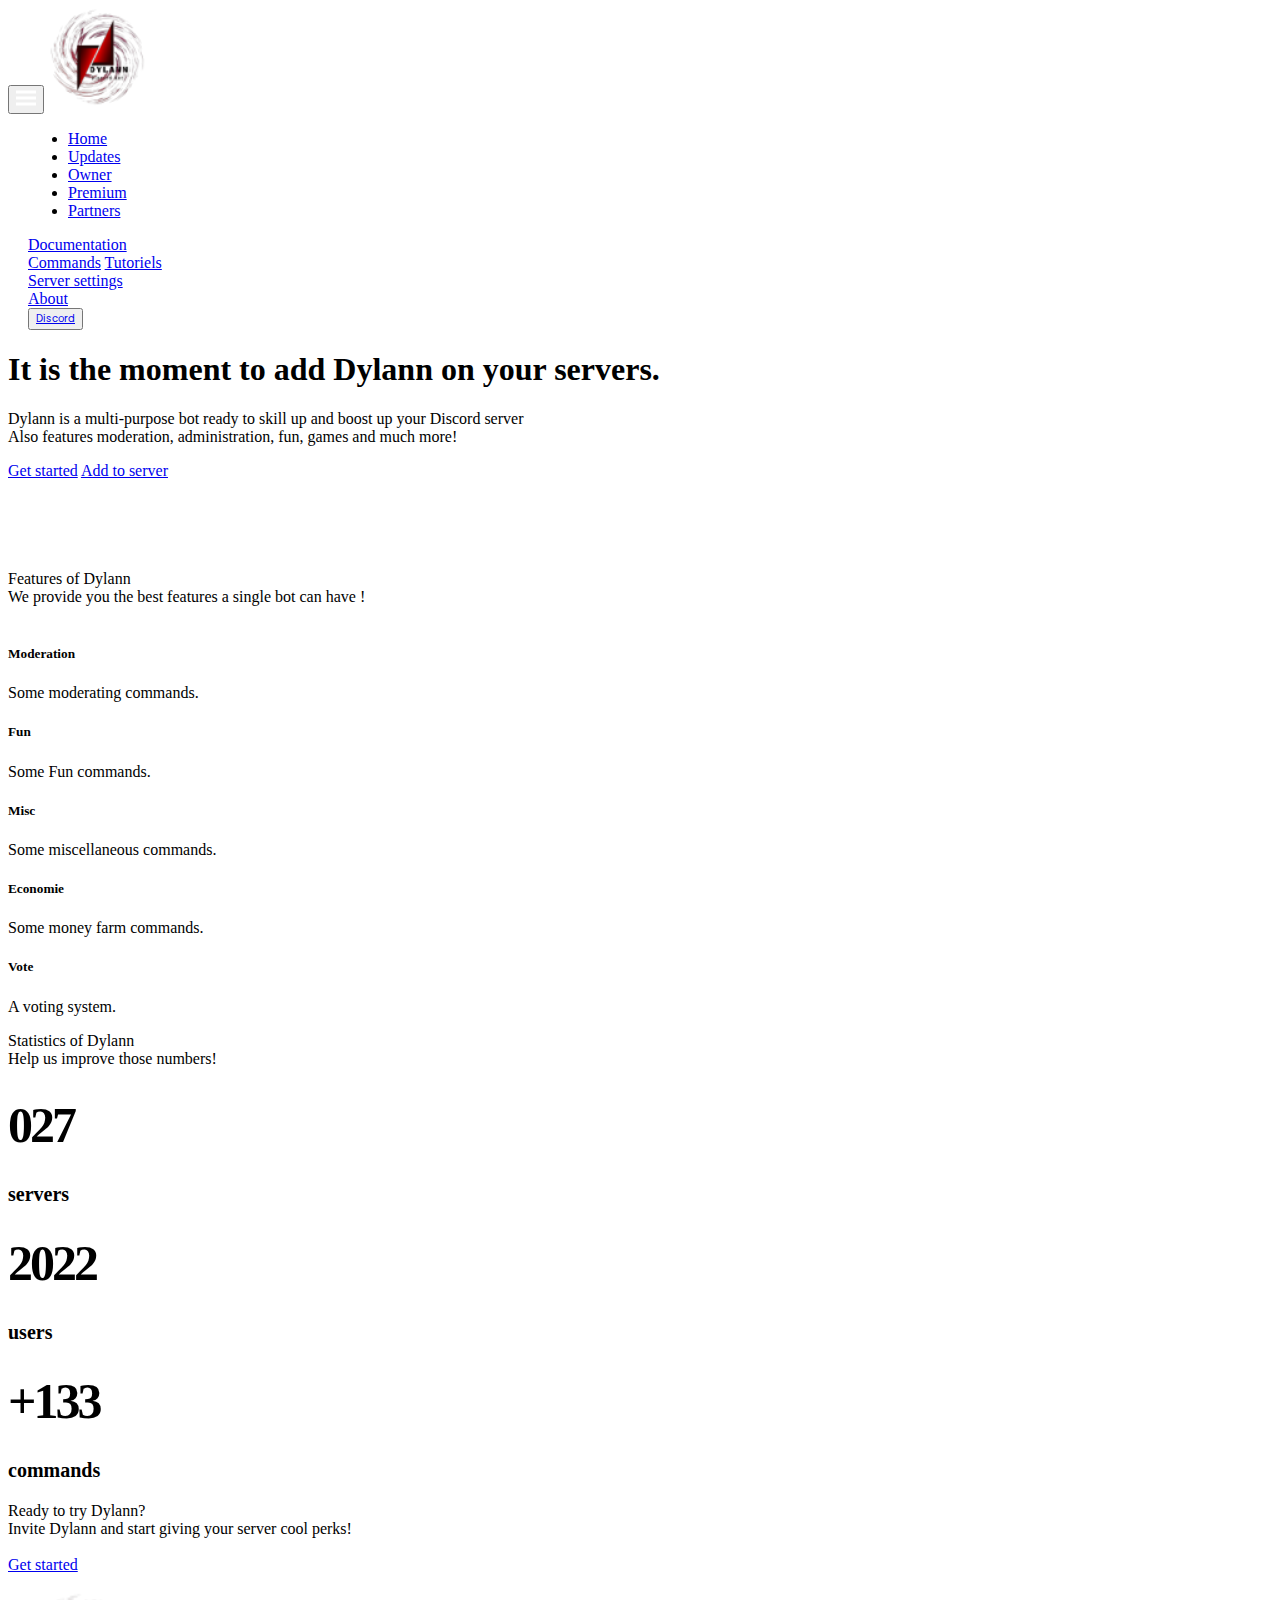
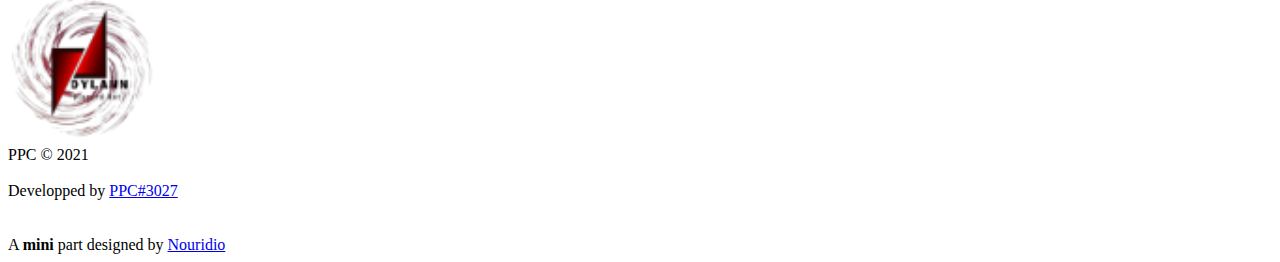
==== commit 35a52f13: "Update index.html" ====
--- a/index.html
+++ b/index.html
@@ -10,62 +10,69 @@
     <meta name="og:image" content="https://github.com/PPC409/Dylann/blob/main/BotLogo.png?raw=true">
 	<meta http-equiv="refresh" content="12">
 	<title>SpacioDev - Dylann</title>
-    <link rel="stylesheet" href="bootstrap.min.css">
-    <link rel="stylesheet" href="main.css">
-    <link rel="stylesheet" href="now-ui-kit.css">
+    <link rel="stylesheet" href="/css/bootstrap.min.css">
+    <link rel="stylesheet" href="/css/main.css">
+    <link rel="stylesheet" href="/css/now-ui-kit.css">
     <link href="https://fonts.googleapis.com/css?family=Poppins:300,400,600,700,800,900&display=swap" rel="stylesheet">
     <link href="https://fonts.googleapis.com/css?family=Montserrat:400,600,700,800,900&display=swap" rel="stylesheet">
     <link href="https://fonts.googleapis.com/css?family=Lato:300,400,600,700,800,900&display=swap" rel="stylesheet">
-    <link rel="shortcut icon" href="BotLogo.png" type="image/x-icon">
+    <link rel="shortcut icon" href="/assets/BotLogo.png" type="image/x-icon">
+
+    
 </head>
 <body>
 <nav class="navbar navbar-expand-lg bg-transparent">
     <button class="navbar-toggler" type="button" data-toggle="collapse" data-target="#navbarSupportedContent" aria-controls="navbarSupportedContent" aria-expanded="false" aria-label="Toggle navigation">
-        <img alt="menuIcon" src="menuIcon.svg" width="20px" height="20px" style="max-width: none !important;">
+        <img alt="menuIcon" src="/assets/menuIcon.svg" width="20px" height="20px" style="max-width: none !important;">
     </button>
-    <img alt="logo" src="BotLogo.png" width="100" height="100">
+    <img alt="logo" src="/assets/BotLogo.png" width="100" height="100">
     <div class="collapse navbar-collapse" id="navbarSupportedContent" style="margin-left: 20px !important">
         <ul class="navbar-nav mr-auto">
             <li class="nav-item active">
-                <a class="nav-link" href="index.html">Home <span class="sr-only"></span></a>
+                <a class="nav-link" href="/index.html">Home<span class="sr-only"></span></a>
             </li>
             <li class="nav-item">
-                <a class="nav-link" href="updates.html">Updates</a>
+                <a class="nav-link" href="/html/updates.html">Updates</a>
             </li>
             <li class="nav-item">
-                <a class="nav-link" href="owner.html">Owner</a>
+                <a class="nav-link" href="/html/owner.html">Owner</a>
             </li>
             <li class="nav-item">
-                <a class="nav-link" href="premium.html">Premium</a>
+                <a class="nav-link" href="/html/premium.html">Premium</a>
             </li>
+            <li class="nav-item">
+                <a class="nav-link" href="/html/partenaire.html">Partners</a>
+            </li>
+
         </ul>
         <div class="nav-item dropdown">
             <a class="nav-link dropdown-toggle" href="#" id="navbarDropdown" role="button" data-toggle="dropdown" aria-haspopup="true" aria-expanded="false">
                 Documentation
             </a>
             <div class="dropdown-menu" aria-labelledby="navbarDropdown">
-                <a class="dropdown-item" href="commands.html">Commands</a>
-                <a class="dropdown-item" href="commands.html">Tutorials</a>
+                <a class="dropdown-item" href="/html/commands.html">Commands</a>
+                <a class="dropdown-item" href="/html/tutorials.html">Tutoriels</a>
                 <div class="dropdown-divider"></div>
-                <a class="dropdown-item" href="server-settings.html">Server settings</a>
+                <a class="dropdown-item" href="/html/server-settings.html">Server settings</a>
             </div>
         </div>
         <div class="nav-item">
-            <a class="nav-link" href="about.html">About</a>
+            <a class="nav-link" href="/html/about.html">About</a>
         </div>
-        <button class="btn login-btn btn-outline-accent my-2 my-sm-0" style="font-size: 10px !important;font-family: poppins !important;"><a href="http://dsc.gg/poketeam" target="_blank" rel="noopener noreferrer">Discord</a></button>
+        <button class="btn login-btn btn-outline-accent my-2 my-sm-0" style="font-size: 10px !important;font-family: poppins !important;"><a href="http://dsc.gg/spaciodev" target="_blank" rel="noopener noreferrer">Discord</a></button>
     </div>
 </nav>
+
 <div class="heading">
-    <h1 class="display-5 title">It's time to use Dylann in your servers.</h1>
+    <h1 class="display-5 title">It is the moment to add Dylann on your servers.</h1>
     <p class="subtitle">Dylann is a multi-purpose bot ready to skill up and boost up your Discord server<br />Also features moderation, administration, fun, games and much more!</p>
-    <a class="btn btn-primary btn-lg" href="https://dsc.gg/poketeam" target="_blank" role="button">Get started</a>
-    <a class="btn btn-secondary btn-lg" href="https://dsc.gg/dylann" target="_blank" role="button">Add to server</a>
+    <a class="btn btn-primary btn-lg" href="https://dsc.gg/spaciodev" target="_blank" role="button">Get started</a>
+    <a class="btn btn-secondary btn-lg" href="https://discord.com/api/oauth2/authorize?client_id=828665050658111529&permissions=8&scope=bot%20applications.commands" target="_blank" role="button">Add to server</a>
     <br /><br /><br /><br /><br /><br />
 </div>
 <div class="features">
     <div class="title">Features of Dylann</div>
-    <div class="subtitle">We provide you the best features in Bot!</div>
+    <div class="subtitle">We provide you the best features a single bot can have !</div> <br>
     <div class="cards">
         <div class="card" style="width: 18rem;">
         <div class="card-body">
@@ -111,6 +118,7 @@
     <div class="title">Statistics of Dylann</div>
     <div class="subtitle">Help us improve those numbers!</div>
     <div class="cards">
+            <div class="stats">
         <div class="card statistic" style="width: 18rem;">
             <div class="card-body">
                 <p class="card-title2" style="font-size: 50px !important;line-height: 15px !important;letter-spacing: -0.06em !important;font-weight: bold !important;">027</h1>
@@ -119,7 +127,7 @@
         </div>
         <div class="card statistic" style="width: 18rem;">
             <div class="card-body">
-                <p class="card-title2" style="font-size: 50px !important;line-height: 15px !important;letter-spacing: -0.06em !important;font-weight: bold !important;">2222</h1>
+                <p class="card-title2" style="font-size: 50px !important;line-height: 15px !important;letter-spacing: -0.06em !important;font-weight: bold !important;">2022</h1>
                 <p style="font-weight: bold !important;font-size: 20px !important;">users</p>
             </div>
         </div>
@@ -131,6 +139,7 @@
         </div>
     </div>
 </div>
+    </div>
 <div class="page_end">
     <div class="start">
         <div class="card">
@@ -138,23 +147,25 @@
                 <div class="title">Ready to try Dylann?</div>
                 <div class="subtitle">Invite Dylann and start giving your server cool perks!</div>
                 <br />
-                <a class="btn btn-primary btn-lg" href="https://dsc.gg/poketeam" role="button">Get started</a>
+                <a class="btn btn-primary btn-lg" href="https://dsc.gg/spaciodev" role="button">Get started</a>
             </div><br />
         </div>
     </div>
-    <div class="footer">
-        <div class="bot-footer">
-            <img alt="Logo" src="BotLogo.png" width="150"><br />
-        Copyright © PPC - 2022
-    </div><br/>
-    <div class="ppc">Bot Developped by <a href="#">PPC#3027</a></div> <br> <br>
-    <div class="nouridio">A part designed by <a href="#">Nouridio</a></div>
-</div>
-</div>
-</div>
-<script src="https://code.jquery.com/jquery-3.3.1.slim.min.js" integrity="sha384-q8i/X+965DzO0rT7abK41JStQIAqVgRVzpbzo5smXKp4YfRvH+8abtTE1Pi6jizo" crossorigin="anonymous"></script>
-<script src="https://cdnjs.cloudflare.com/ajax/libs/popper.js/1.14.7/umd/popper.min.js" integrity="sha384-UO2eT0CpHqdSJQ6hJty5KVphtPhzWj9WO1clHTMGa3JDZwrnQq4sF86dIHNDz0W1" crossorigin="anonymous"></script>
-<script src="https://stackpath.bootstrapcdn.com/bootstrap/4.3.1/js/bootstrap.min.js" integrity="sha384-JjSmVgyd0p3pXB1rRibZUAYoIIy6OrQ6VrjIEaFf/nJGzIxFDsf4x0xIM+B07jRM" crossorigin="anonymous"></script>
-<script src="js/now-ui-kit.min.js"></script>
-</body>
-</html>
+    <div class="page_end1">
+        <div class="footer">
+            <div class="bot-footer">
+                <img alt="Logo" src="/assets/BotLogo.png" width="150"><br>
+                PPC © 2021
+            </div><br/>
+            <div class="ppc">Developped by <a href="#">PPC#3027</a></div> <br> <br>
+            <div class="nouridio">A <b>mini</b> part designed by <a href="#">Nouridio</a></div>
+        </div>
+        </div>
+        </div>
+        <script src="https://code.jquery.com/jquery-3.3.1.slim.min.js" integrity="sha384-q8i/X+965DzO0rT7abK41JStQIAqVgRVzpbzo5smXKp4YfRvH+8abtTE1Pi6jizo" crossorigin="anonymous"></script>
+        <script src="https://cdnjs.cloudflare.com/ajax/libs/popper.js/1.14.7/umd/popper.min.js" integrity="sha384-UO2eT0CpHqdSJQ6hJty5KVphtPhzWj9WO1clHTMGa3JDZwrnQq4sF86dIHNDz0W1" crossorigin="anonymous"></script>
+        <script src="https://stackpath.bootstrapcdn.com/bootstrap/4.3.1/js/bootstrap.min.js" integrity="sha384-JjSmVgyd0p3pXB1rRibZUAYoIIy6OrQ6VrjIEaFf/nJGzIxFDsf4x0xIM+B07jRM" crossorigin="anonymous"></script>
+        <script src="js/now-ui-kit.min.js"></script>
+        </body>
+        </html>
+        
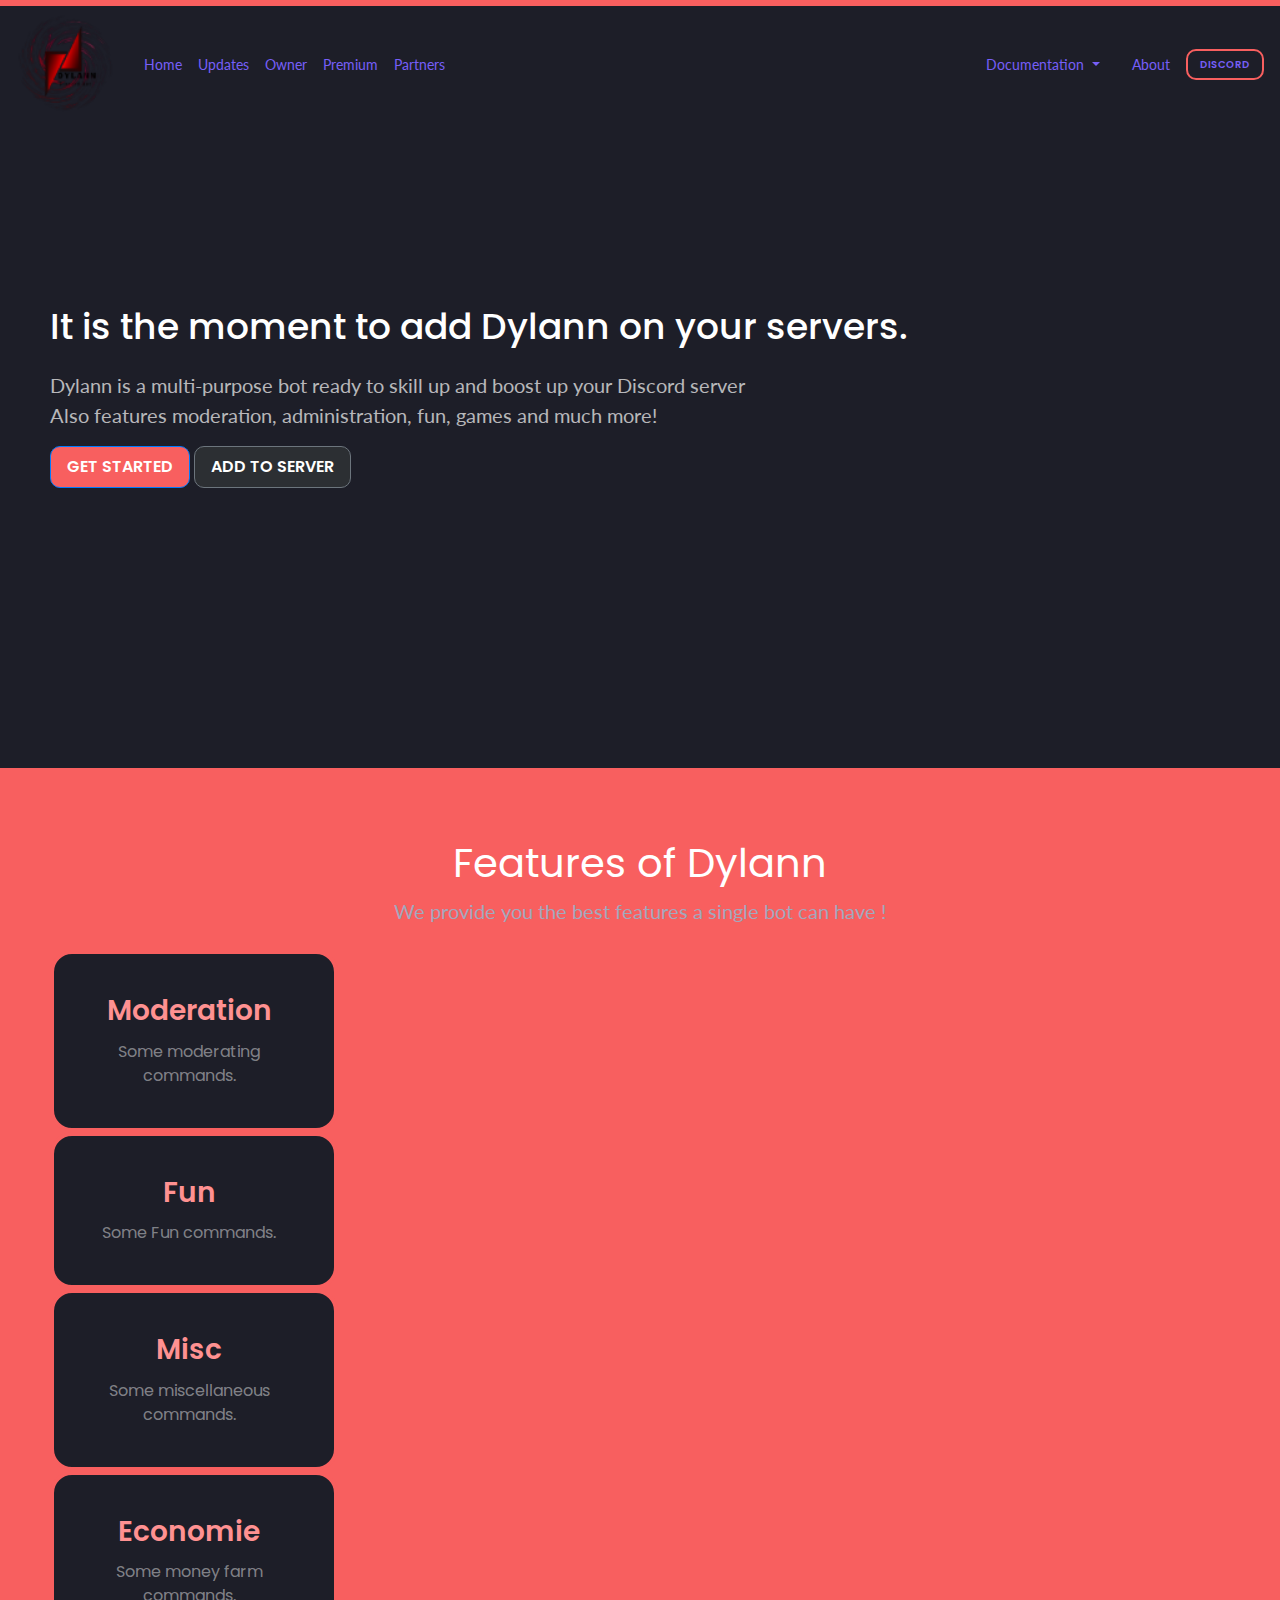
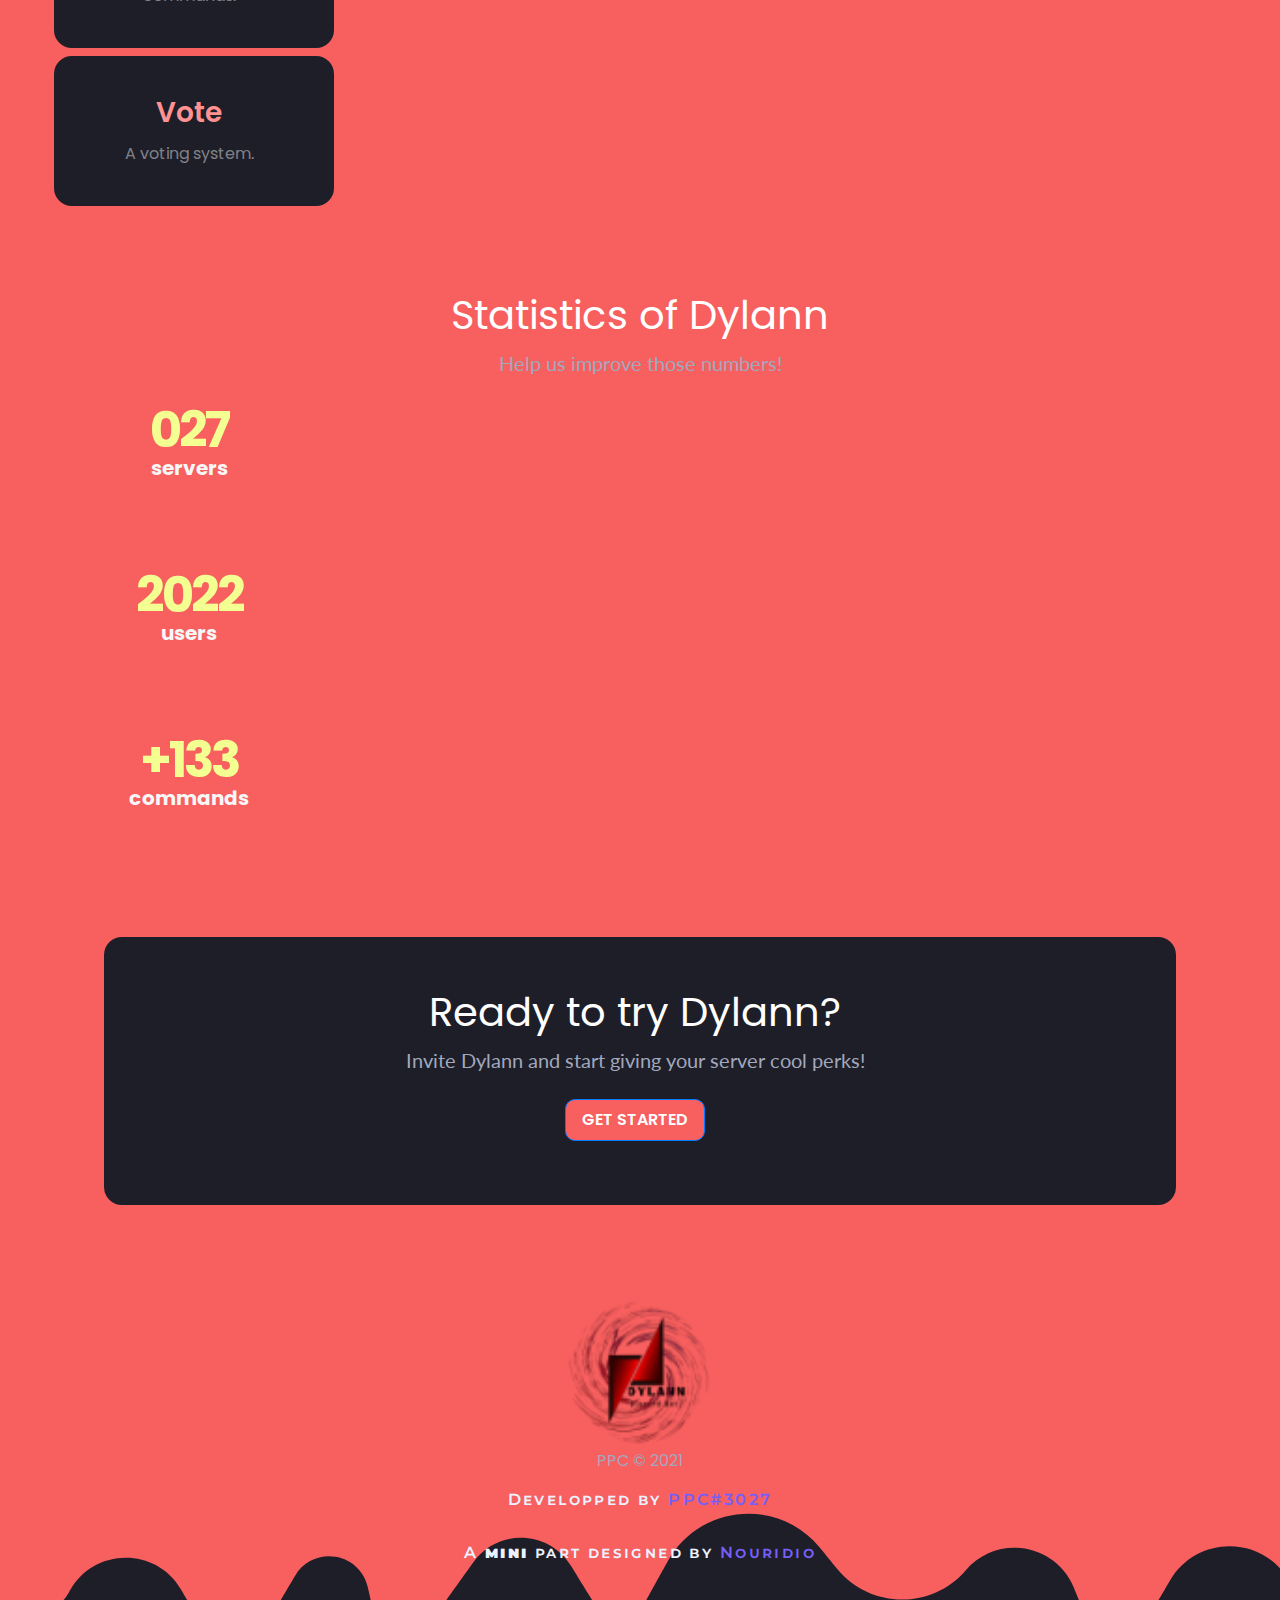
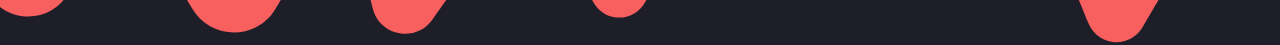
==== commit a808ef5a: "Update index.html" ====
--- a/index.html
+++ b/index.html
@@ -11,7 +11,7 @@
 	<meta http-equiv="refresh" content="12">
 	<title>SpacioDev - Dylann</title>
     <link rel="stylesheet" href="/css/bootstrap.min.css">
-    <link rel="stylesheet" href="/css/main.css">
+    <link rel="stylesheet" href="css/main.css">
     <link rel="stylesheet" href="/css/now-ui-kit.css">
     <link href="https://fonts.googleapis.com/css?family=Poppins:300,400,600,700,800,900&display=swap" rel="stylesheet">
     <link href="https://fonts.googleapis.com/css?family=Montserrat:400,600,700,800,900&display=swap" rel="stylesheet">
--- a/css/main.css
+++ b/css/main.css
@@ -0,0 +1,272 @@
+body {
+    font-family: 'Poppins', sans-serif ;
+    background-color: #1D1E28;
+    color: #fff;
+    -webkit-font-smoothing: antialiased;
+    -moz-osx-font-smoothing: grayscale;
+    text-rendering: optimizeLegibility;
+    border-top: 6px #f85f5f solid ;
+    font-size: 16px;
+}
+*::selection{
+    background-color: #bd3d3d;
+}
+
+.nav-link {
+     font-size: 14px ;
+     background: transparent ;
+     font-family: Lato, sans-serif ;
+     text-transform: capitalize ;
+ }
+ .nav-link:hover {
+     background: transparent ;
+     color: #f85f5f ;
+     font-weight: bold ;
+ }
+
+ .login-btn {
+     border: 2px solid #f85f5f ;
+     font-size: 10px ;
+ }
+ .login-btn:hover {
+     background: #f85f5f ;
+ }
+.navbar {
+    box-shadow: none 
+}
+
+.navbar-brand {
+    font-size: 25px 
+}
+
+.navbar-toggler-icon {
+    color: #fff 
+}
+
+.btn {
+    border-radius: 10px ;
+    font-size: 16px ;
+    font-weight: 600 ;
+    text-transform: uppercase ;
+}
+
+.btn-primary {
+    background-color: #f85f5f
+}
+.btn-secondary {
+    background-color: #2C2F33 
+}
+.heading {
+    padding: 160px 50px ;
+    color: #fff ;
+    background-image: url("/assets/wavy-purple-by-nouridio.svg") ;
+    background-position: bottom ;
+    background-size: 300% ;
+    background-repeat: no-repeat ;
+}
+
+.title {
+    line-height: 90px ;
+    margin-bottom: -2px ;
+    font-size: 36px 
+}
+
+.subtitle {
+    color: rgba(255, 255, 255, 0.685) ;
+    font-size: 20px ;
+    font-family: 'Lato', sans-serif;
+}
+
+
+.features {
+    text-align: center ;
+    background: #f85f5f ;
+    padding: 60px 50px ;
+    background-image: url("/assets/wavy-dark-by-nouridio.svg") ;
+    background-position: bottom ;
+    background-size: 200% ;
+    background-repeat: no-repeat ;
+}
+.features .title {
+    font-size: 40px ;
+    color: #ffffff ;
+    line-height: 70px ;
+}
+
+.features .subtitle {
+    font-size: 20px ;
+    color: #a2a8bd;
+}
+
+.cards {
+    display: flex ;
+    flex-wrap: wrap ;
+    gap: 1em ;
+}
+nav {
+    position: sticky ;
+    top: 0 ;
+    background-color:#1D1E28 ;
+}
+.card {
+    border-radius: 5px ;
+    box-shadow: none ;
+}
+
+.card-title {
+    font-size: 28px ;
+    font-weight: 600 ;
+    color: #ff9191 ;
+}
+
+.card-title2 {
+    font-size: 28px ;
+    font-weight: 600 ;
+    color: #f4ff91 ;
+}
+
+.statistics {
+    text-align: center ;
+    padding-top: 70px ;
+}
+
+.statistics .card-body{
+    padding: 0 ;
+    height: 280 ;
+    width: 332 ;
+    max-height: 280 ;
+    max-width: 332 ;
+}
+
+.statistics .title {
+    font-size: 40px ;
+    color: #ffffff ;
+    line-height: 70px ;
+}
+
+.statistics .subtitle {
+    font-size: 20px ;
+    color: #a2a8bd;
+}
+
+.card.statistic {
+    background: transparent !important;
+    box-shadow: none ;
+    color: #f7f7f7 ;
+}
+
+
+.page_end {
+    background-image: url("/assets/wavy-light-by-nouridio.svg") ;
+    background-position: bottom ;
+    background-size: 200% ;
+    background-repeat: no-repeat ;
+}
+
+.page_end2 {
+    background-image: url("/assets/wavy-red-by-ppc.svg") ;
+    background-position: bottom ;
+    background-size: 200% ;
+    background-repeat: no-repeat ;
+}
+
+.start {
+    padding: 60px 50px 
+}
+
+.start .card {
+    background: transparent ;
+    color: #f6f9ff ;
+}
+
+.features .card {
+    background: #1D1E28;
+    border-radius: 22px ;
+    border: 4px solid #f85f5f;
+}
+
+.start .embed {
+    background: rgb(40, 39, 53) ;
+    border-radius: 22px ;
+    border-left: 6px solid #f85f5f ;
+}
+
+.features .card {
+    background: #1D1E28;
+    border-radius: 22px ;
+}
+
+.features .card-text {
+color: rgba(255, 255, 255, 0.46) 
+}
+
+.features .card-body {
+    padding: 40px 40px 40px 30px ;
+}
+
+.navbar-toggler-icon {
+    color: #fff 
+}
+.footer {
+    text-align: center ;
+    padding: 5px 6px ;
+    color: #ecf2ff;
+    padding: 30px 30px 
+}
+
+.footer .ppc {
+    font-family: 'Montserrat' ;
+    font-style: normal ;
+    font-weight: 600 ;
+    font-size: 16px ;
+    line-height: 5px ;
+    letter-spacing: 0.15em ;
+    font-variant: small-caps ;
+}
+
+.footer .ppc a {
+    color: #765ff8 ;
+    text-decoration: none ;
+}
+
+.footer .nouridio {
+    font-family: 'Montserrat' ;
+    font-style: normal ;
+    text-align: center ;
+    font-weight: 600 ;
+    font-size: 16px ;
+    line-height: 5px ;
+    letter-spacing: 0.15em ;
+    font-variant: small-caps ;
+}
+
+.footer .nouridio a {
+    color: #765ff8 ;
+    text-decoration: none ;
+}
+
+
+.footer .bot-footer {
+    text-align: center ;
+    color: #a2a8bd 
+}
+
+a {
+    color: #765ff8;
+}
+
+.error {
+    color: #765ff8 ;
+    text-decoration: none ;
+    text-align: center;
+    font-size: 40px;
+    letter-spacing: 2px;
+}
+
+.dropdown-menu{
+    background-color: #765ff8;
+}
+
+.dropdown-item{
+    color: snow;
+}
